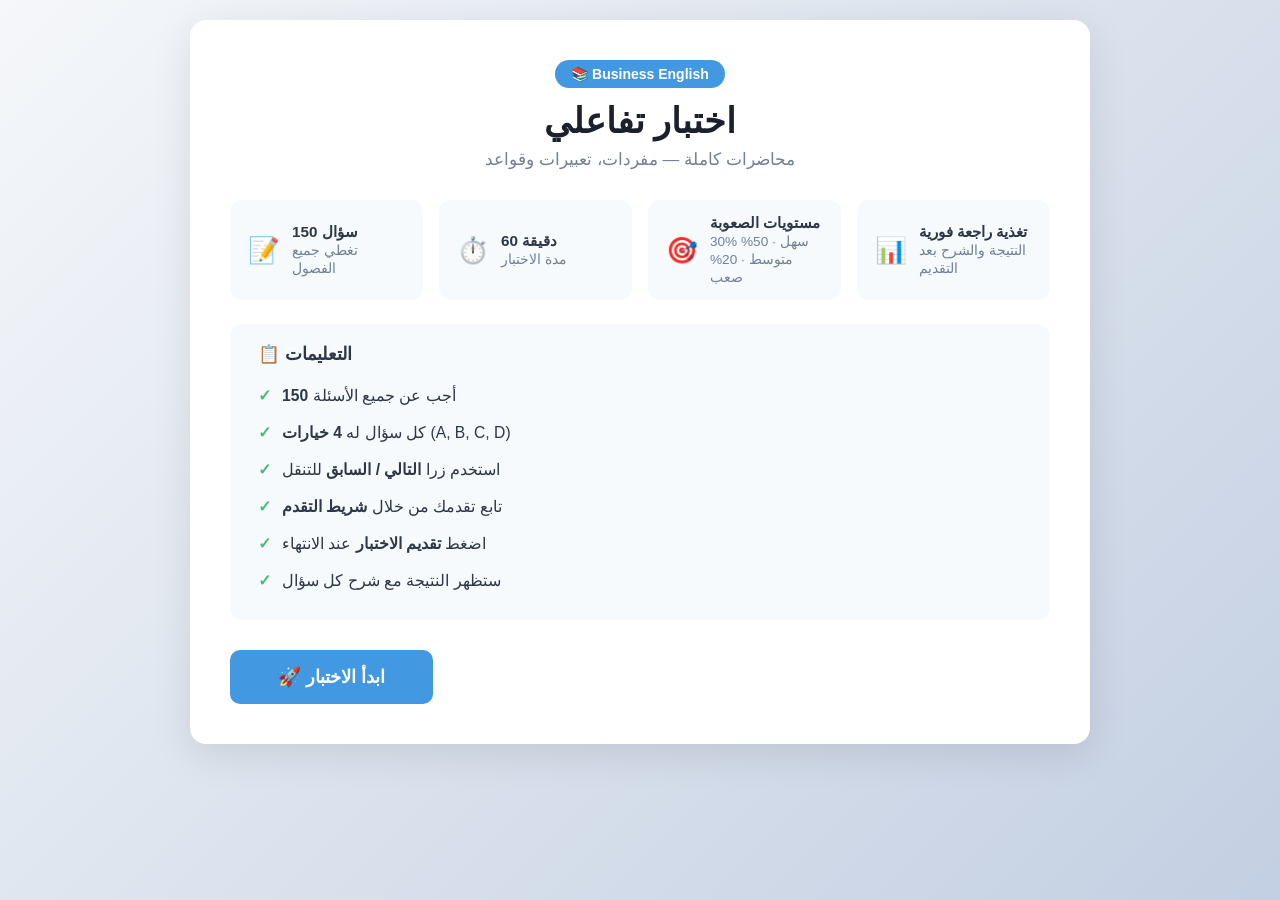
==== index.html @ 3f862867 "Update index.html" ====
<!DOCTYPE html>
<html lang="ar">
<head>
    <meta charset="UTF-8" />
    <meta name="viewport" content="width=device-width, initial-scale=1.0" />
    <title>Business English Exam</title>
    <link rel="stylesheet" href="style.css" />
</head>
<body>

    <!-- ===== صفحة التعليمات ===== -->
    <div id="page-instructions" class="page active">
        <div class="container">
            <div class="card">
                <div class="exam-header">
                    <span class="badge">📚 Business English</span>
                    <h1>اختبار تفاعلي</h1>
                    <p class="subtitle">محاضرات كاملة — مفردات، تعبيرات وقواعد</p>
                </div>

                <div class="info-grid">
                    <div class="info-item">
                        <span class="icon">📝</span>
                        <div><strong>150 سؤال</strong><span>تغطي جميع الفصول</span></div>
                    </div>
                    <div class="info-item">
                        <span class="icon">⏱️</span>
                        <div><strong>60 دقيقة</strong><span>مدة الاختبار</span></div>
                    </div>
                    <div class="info-item">
                        <span class="icon">🎯</span>
                        <div><strong>مستويات الصعوبة</strong><span>30% سهل · 50% متوسط · 20% صعب</span></div>
                    </div>
                    <div class="info-item">
                        <span class="icon">📊</span>
                        <div><strong>تغذية راجعة فورية</strong><span>النتيجة والشرح بعد التقديم</span></div>
                    </div>
                </div>

                <div class="instructions-list">
                    <h3>📋 التعليمات</h3>
                    <ul>
                        <li>أجب عن جميع الأسئلة <strong>150</strong></li>
                        <li>كل سؤال له <strong>4 خيارات</strong> (A, B, C, D)</li>
                        <li>استخدم زرا <strong>التالي / السابق</strong> للتنقل</li>
                        <li>تابع تقدمك من خلال <strong>شريط التقدم</strong></li>
                        <li>اضغط <strong>تقديم الاختبار</strong> عند الانتهاء</li>
                        <li>ستظهر النتيجة مع شرح كل سؤال</li>
                    </ul>
                </div>

                <button id="btn-start" class="btn btn-primary btn-large">🚀 ابدأ الاختبار</button>
            </div>
        </div>
    </div>

    <!-- ===== صفحة الاختبار ===== -->
    <div id="page-exam" class="page">
        <div class="container">
            <div class="exam-header-bar">
                <div class="header-left">
                    <span class="exam-title">📚 Business English Exam</span>
                </div>
                <div class="header-right">
                    <span class="question-counter" id="q-counter">1 / 150</span>
                    <span class="timer" id="timer">⏱️ 60:00</span>
                </div>
            </div>

            <div class="progress-container">
                <div class="progress-bar" id="progress-bar" style="width: 0%;"></div>
            </div>

            <div class="card question-card">
                <div class="question-header">
                    <span class="question-number" id="q-number">سؤال 1</span>
                    <span class="difficulty-badge" id="diff-badge">سهل</span>
                </div>
                <p class="question-text" id="q-text">جاري تحميل السؤال...</p>

                <div class="options-container" id="options-container"></div>

                <div class="explanation-box" id="explanation-box" style="display: none;">
                    <h4>💡 الشرح</h4>
                    <p id="explanation-text"></p>
                </div>

                <div class="navigation-buttons">
                    <button id="btn-prev" class="btn btn-secondary">◀ السابق</button>
                    <button id="btn-submit" class="btn btn-success">📤 تقديم الاختبار</button>
                    <button id="btn-next" class="btn btn-secondary">التالي ▶</button>
                </div>
            </div>
        </div>
    </div>

    <!-- ===== صفحة النتائج ===== -->
    <div id="page-results" class="page">
        <div class="container">
            <div class="card results-card">
                <div class="results-header">
                    <h1>📊 النتائج</h1>
                    <div class="score-circle">
                        <span class="score-number" id="score-number">0%</span>
                    </div>
                </div>

                <div class="results-stats">
                    <div class="stat-item correct">
                        <span class="stat-value" id="correct-count">0</span>
                        <span class="stat-label">✅ صحيح</span>
                    </div>
                    <div class="stat-item wrong">
                        <span class="stat-value" id="wrong-count">0</span>
                        <span class="stat-label">❌ خطأ</span>
                    </div>
                    <div class="stat-item total">
                        <span class="stat-value" id="total-count">150</span>
                        <span class="stat-label">📝 الإجمالي</span>
                    </div>
                </div>

                <button id="btn-restart" class="btn btn-primary">🔄 إعادة الاختبار</button>
                <button id="btn-review" class="btn btn-secondary">📖 مراجعة الإجابات</button>
            </div>

            <div id="review-section" style="display: none; margin-top: 30px;">
                <h2 style="color: #1a202c;">📖 مراجعة الإجابات</h2>
                <div id="review-container"></div>
            </div>
        </div>
    </div>

    <script src="questions.js"></script>
    <script src="script.js"></script>
</body>
</html>
---- style.css ----
/* ===== Reset & Base ===== */
* {
    margin: 0;
    padding: 0;
    box-sizing: border-box;
}

body {
    font-family: -apple-system, BlinkMacSystemFont, 'Segoe UI', Roboto, 'Helvetica Neue', Arial, sans-serif;
    background: linear-gradient(135deg, #f5f7fa 0%, #c3cfe2 100%);
    min-height: 100vh;
    padding: 20px;
    color: #2d3748;
}

.container {
    max-width: 900px;
    margin: 0 auto;
}

/* ===== Pages ===== */
.page {
    display: none;
    animation: fadeIn 0.5s ease;
}
.page.active {
    display: block;
}

@keyframes fadeIn {
    from { opacity: 0; transform: translateY(20px); }
    to { opacity: 1; transform: translateY(0); }
}

/* ===== Cards ===== */
.card {
    background: white;
    border-radius: 16px;
    padding: 40px;
    box-shadow: 0 10px 40px rgba(0, 0, 0, 0.1);
    transition: box-shadow 0.3s ease;
}
.card:hover {
    box-shadow: 0 15px 50px rgba(0, 0, 0, 0.15);
}

/* ===== Buttons ===== */
.btn {
    display: inline-flex;
    align-items: center;
    justify-content: center;
    gap: 8px;
    padding: 12px 28px;
    border: none;
    border-radius: 10px;
    font-size: 1rem;
    font-weight: 600;
    cursor: pointer;
    transition: all 0.25s ease;
}
.btn-primary {
    background: #4299e1;
    color: white;
}
.btn-primary:hover {
    background: #3182ce;
    transform: translateY(-2px);
    box-shadow: 0 6px 20px rgba(66, 153, 225, 0.35);
}
.btn-secondary {
    background: #edf2f7;
    color: #2d3748;
}
.btn-secondary:hover {
    background: #e2e8f0;
}
.btn-success {
    background: #48bb78;
    color: white;
}
.btn-success:hover {
    background: #38a169;
    transform: translateY(-2px);
    box-shadow: 0 6px 20px rgba(72, 187, 120, 0.35);
}
.btn-large {
    padding: 16px 48px;
    font-size: 1.15rem;
}
.btn:disabled {
    opacity: 0.5;
    cursor: not-allowed;
    transform: none !important;
}

/* ===== Instructions Page ===== */
.exam-header {
    text-align: center;
    margin-bottom: 30px;
}
.badge {
    display: inline-block;
    background: #4299e1;
    color: white;
    padding: 6px 16px;
    border-radius: 20px;
    font-size: 14px;
    font-weight: 600;
}
.exam-header h1 {
    font-size: 2.2rem;
    margin: 12px 0 8px;
    color: #1a202c;
}
.subtitle {
    color: #718096;
    font-size: 1.05rem;
}

.info-grid {
    display: grid;
    grid-template-columns: repeat(auto-fit, minmax(180px, 1fr));
    gap: 16px;
    margin: 24px 0;
}
.info-item {
    display: flex;
    align-items: center;
    gap: 12px;
    background: #f7fafc;
    padding: 14px 18px;
    border-radius: 12px;
}
.info-item .icon {
    font-size: 1.6rem;
}
.info-item strong {
    display: block;
    font-size: 0.95rem;
}
.info-item span {
    font-size: 0.85rem;
    color: #718096;
}

.instructions-list {
    background: #f7fafc;
    border-radius: 12px;
    padding: 20px 28px;
    margin: 20px 0 30px;
}
.instructions-list h3 {
    margin-bottom: 12px;
    font-size: 1.1rem;
}
.instructions-list ul {
    list-style: none;
    padding: 0;
}
.instructions-list ul li {
    padding: 6px 0;
    padding-left: 24px;
    position: relative;
    font-size: 0.98rem;
    line-height: 1.6;
}
.instructions-list ul li::before {
    content: "✓";
    position: absolute;
    left: 0;
    color: #48bb78;
    font-weight: bold;
}

/* ===== Exam Header ===== */
.exam-header-bar {
    display: flex;
    justify-content: space-between;
    align-items: center;
    flex-wrap: wrap;
    gap: 12px;
    margin-bottom: 16px;
}
.exam-title {
    font-weight: 700;
    font-size: 1.1rem;
    color: #2d3748;
}
.header-right {
    display: flex;
    align-items: center;
    gap: 20px;
}
.question-counter {
    font-weight: 600;
    color: #4a5568;
}
.timer {
    font-weight: 700;
    color: #e53e3e;
    background: #fff5f5;
    padding: 4px 14px;
    border-radius: 8px;
    border: 1px solid #fed7d7;
    font-size: 0.95rem;
}
.timer.warning {
    animation: pulse 1s infinite;
}
@keyframes pulse {
    0%, 100% { opacity: 1; }
    50% { opacity: 0.5; }
}

/* ===== Progress Bar ===== */
.progress-container {
    width: 100%;
    height: 6px;
    background: #e2e8f0;
    border-radius: 4px;
    overflow: hidden;
    margin-bottom: 24px;
}
.progress-bar {
    height: 100%;
    background: linear-gradient(90deg, #4299e1, #48bb78);
    border-radius: 4px;
    transition: width 0.4s ease;
}

/* ===== Question ===== */
.question-header {
    display: flex;
    justify-content: space-between;
    align-items: center;
    margin-bottom: 16px;
    flex-wrap: wrap;
    gap: 8px;
}
.question-number {
    font-weight: 700;
    font-size: 1.05rem;
    color: #4a5568;
}
.difficulty-badge {
    font-size: 0.75rem;
    font-weight: 600;
    padding: 4px 14px;
    border-radius: 20px;
    text-transform: uppercase;
}
.difficulty-badge.easy {
    background: #c6f6d5;
    color: #276749;
}
.difficulty-badge.medium {
    background: #fefcbf;
    color: #975a16;
}
.difficulty-badge.hard {
    background: #fed7d7;
    color: #9b2c2c;
}
.question-text {
    font-size: 1.15rem;
    line-height: 1.7;
    margin-bottom: 24px;
    color: #1a202c;
}

/* ===== Options ===== */
.options-container {
    display: flex;
    flex-direction: column;
    gap: 10px;
    margin-bottom: 24px;
}
.option-item {
    display: flex;
    align-items: center;
    gap: 14px;
    padding: 14px 18px;
    border: 2px solid #e2e8f0;
    border-radius: 10px;
    cursor: pointer;
    transition: all 0.2s ease;
    background: white;
}
.option-item:hover:not(.disabled) {
    border-color: #4299e1;
    background: #ebf8ff;
}
.option-item .letter {
    font-weight: 700;
    color: #4a5568;
    min-width: 28px;
}
.option-item .text {
    font-size: 0.98rem;
    line-height: 1.5;
}
.option-item.selected {
    border-color: #4299e1;
    background: #ebf8ff;
}
.option-item.correct {
    border-color: #48bb78;
    background: #f0fff4;
}
.option-item.correct .letter {
    color: #276749;
}
.option-item.wrong {
    border-color: #fc8181;
    background: #fff5f5;
}
.option-item.wrong .letter {
    color: #9b2c2c;
}
.option-item.disabled {
    cursor: default;
}
.option-item.disabled:hover:not(.correct):not(.wrong) {
    border-color: #e2e8f0;
    background: white;
}

/* ===== Explanation ===== */
.explanation-box {
    background: #ebf8ff;
    border-left: 4px solid #4299e1;
    padding: 16px 20px;
    border-radius: 8px;
    margin-bottom: 20px;
}
.explanation-box h4 {
    color: #2b6cb0;
    margin-bottom: 6px;
    font-size: 0.95rem;
}
.explanation-box p {
    color: #2d3748;
    font-size: 0.95rem;
    line-height: 1.6;
}

/* ===== Navigation ===== */
.navigation-buttons {
    display: flex;
    justify-content: space-between;
    align-items: center;
    flex-wrap: wrap;
    gap: 10px;
}
.navigation-buttons .btn {
    min-width: 120px;
}

/* ===== Results ===== */
.results-card {
    text-align: center;
}
.results-header h1 {
    font-size: 2rem;
    margin-bottom: 20px;
    color: #1a202c;
}
.score-circle {
    width: 140px;
    height: 140px;
    border-radius: 50%;
    background: linear-gradient(135deg, #4299e1, #48bb78);
    display: flex;
    align-items: center;
    justify-content: center;
    margin: 0 auto 24px;
    box-shadow: 0 8px 30px rgba(66, 153, 225, 0.3);
}
.score-number {
    font-size: 2.6rem;
    font-weight: 800;
    color: white;
}
.results-stats {
    display: grid;
    grid-template-columns: repeat(3, 1fr);
    gap: 16px;
    margin: 24px 0 30px;
}
.stat-item {
    background: #f7fafc;
    padding: 16px;
    border-radius: 12px;
}
.stat-item .stat-value {
    display: block;
    font-size: 1.8rem;
    font-weight: 700;
}
.stat-item .stat-label {
    font-size: 0.9rem;
    color: #718096;
}
.stat-item.correct .stat-value {
    color: #48bb78;
}
.stat-item.wrong .stat-value {
    color: #fc8181;
}
.stat-item.total .stat-value {
    color: #4299e1;
}
.results-card .btn {
    margin: 6px;
}

/* ===== Review ===== */
#review-section {
    margin-top: 30px;
}
#review-section h2 {
    font-size: 1.5rem;
    margin-bottom: 20px;
    color: #1a202c;
}
.review-item {
    background: white;
    border-radius: 12px;
    padding: 20px 24px;
    margin-bottom: 16px;
    box-shadow: 0 2px 10px rgba(0, 0, 0, 0.06);
    border-left: 4px solid #e2e8f0;
}
.review-item.correct-review {
    border-left-color: #48bb78;
}
.review-item.wrong-review {
    border-left-color: #fc8181;
}
.review-item .review-q {
    font-weight: 600;
    margin-bottom: 8px;
}
.review-item .review-answer {
    font-size: 0.95rem;
    color: #4a5568;
}
.review-item .review-answer .correct-answer {
    color: #276749;
    font-weight: 600;
}
.review-item .review-answer .wrong-answer {
    color: #9b2c2c;
    font-weight: 600;
}
.review-item .review-explanation {
    margin-top: 8px;
    font-size: 0.92rem;
    color: #4a5568;
    background: #f7fafc;
    padding: 10px 14px;
    border-radius: 6px;
}

/* ===== Responsive ===== */
@media (max-width: 768px) {
    .card {
        padding: 24px 20px;
    }
    .exam-header h1 {
        font-size: 1.6rem;
    }
    .info-grid {
        grid-template-columns: 1fr 1fr;
    }
    .results-stats {
        grid-template-columns: 1fr 1fr 1fr;
        gap: 10px;
    }
    .stat-item .stat-value {
        font-size: 1.4rem;
    }
    .navigation-buttons {
        flex-direction: column;
        align-items: stretch;
    }
    .navigation-buttons .btn {
        min-width: auto;
        width: 100%;
    }
    .exam-header-bar {
        flex-direction: column;
        align-items: flex-start;
    }
    .header-right {
        width: 100%;
        justify-content: space-between;
    }
    .score-circle {
        width: 110px;
        height: 110px;
    }
    .score-number {
        font-size: 2rem;
    }
}
@media (max-width: 480px) {
    .info-grid {
        grid-template-columns: 1fr;
    }
    .question-text {
        font-size: 1rem;
    }
    .option-item {
        padding: 10px 14px;
    }
    .results-stats {
        grid-template-columns: 1fr;
        gap: 8px;
    }
}
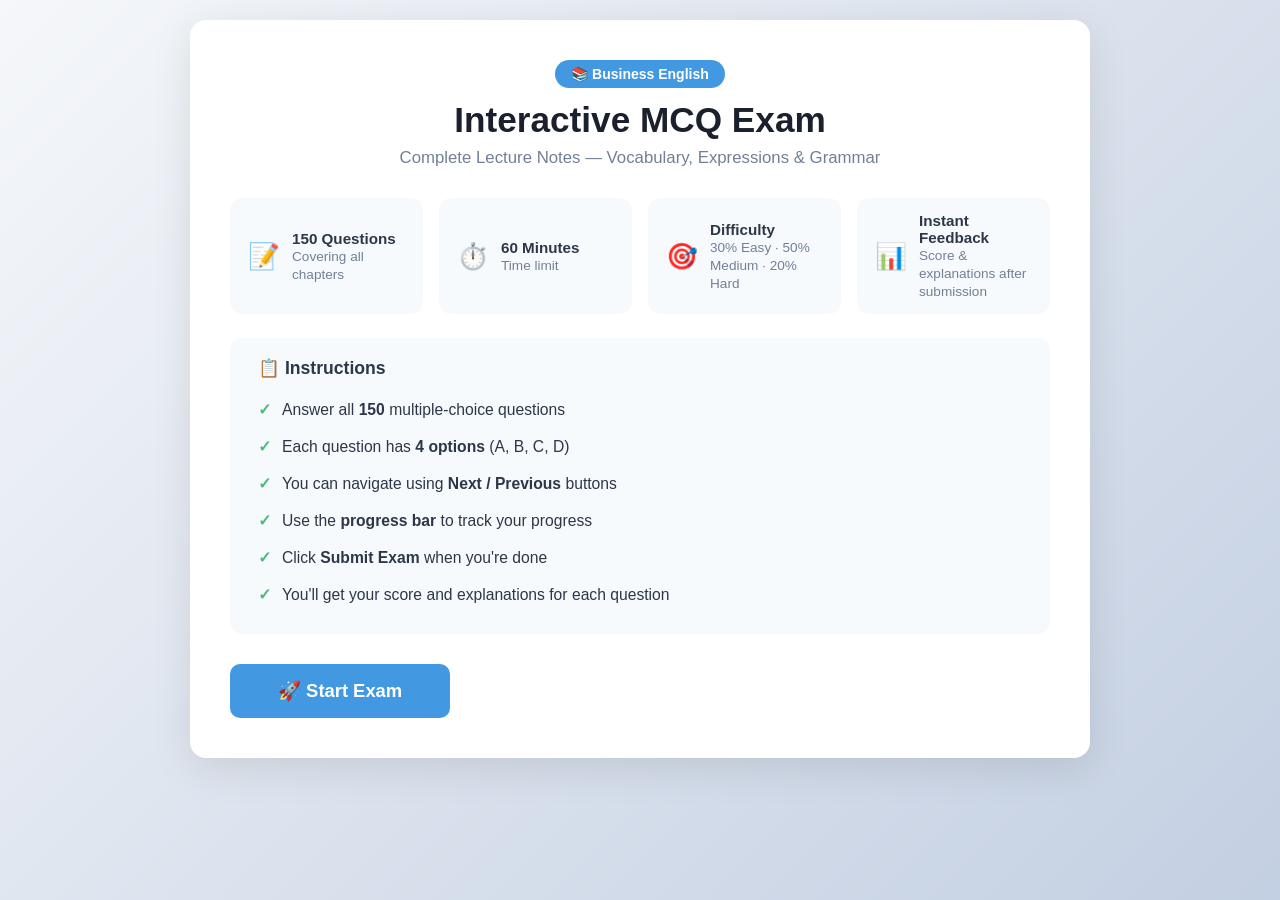
==== commit e28198e9: "Update index.html" ====
--- a/index.html
+++ b/index.html
@@ -14,42 +14,42 @@
             <div class="card">
                 <div class="exam-header">
                     <span class="badge">📚 Business English</span>
-                    <h1>اختبار تفاعلي</h1>
-                    <p class="subtitle">محاضرات كاملة — مفردات، تعبيرات وقواعد</p>
+                    <h1>Interactive MCQ Exam</h1>
+                    <p class="subtitle">Complete Lecture Notes — Vocabulary, Expressions & Grammar</p>
                 </div>
 
                 <div class="info-grid">
                     <div class="info-item">
                         <span class="icon">📝</span>
-                        <div><strong>150 سؤال</strong><span>تغطي جميع الفصول</span></div>
+                        <div><strong>150 Questions</strong><span>Covering all chapters</span></div>
                     </div>
                     <div class="info-item">
                         <span class="icon">⏱️</span>
-                        <div><strong>60 دقيقة</strong><span>مدة الاختبار</span></div>
+                        <div><strong>60 Minutes</strong><span>Time limit</span></div>
                     </div>
                     <div class="info-item">
                         <span class="icon">🎯</span>
-                        <div><strong>مستويات الصعوبة</strong><span>30% سهل · 50% متوسط · 20% صعب</span></div>
+                        <div><strong>Difficulty</strong><span>30% Easy · 50% Medium · 20% Hard</span></div>
                     </div>
                     <div class="info-item">
                         <span class="icon">📊</span>
-                        <div><strong>تغذية راجعة فورية</strong><span>النتيجة والشرح بعد التقديم</span></div>
+                        <div><strong>Instant Feedback</strong><span>Score & explanations after submission</span></div>
                     </div>
                 </div>
 
                 <div class="instructions-list">
-                    <h3>📋 التعليمات</h3>
+                    <h3>📋 Instructions</h3>
                     <ul>
-                        <li>أجب عن جميع الأسئلة <strong>150</strong></li>
-                        <li>كل سؤال له <strong>4 خيارات</strong> (A, B, C, D)</li>
-                        <li>استخدم زرا <strong>التالي / السابق</strong> للتنقل</li>
-                        <li>تابع تقدمك من خلال <strong>شريط التقدم</strong></li>
-                        <li>اضغط <strong>تقديم الاختبار</strong> عند الانتهاء</li>
-                        <li>ستظهر النتيجة مع شرح كل سؤال</li>
+                        <li>Answer all <strong>150</strong> multiple-choice questions</li>
+                        <li>Each question has <strong>4 options</strong> (A, B, C, D)</li>
+                        <li>You can navigate using <strong>Next / Previous</strong> buttons</li>
+                        <li>Use the <strong>progress bar</strong> to track your progress</li>
+                        <li>Click <strong>Submit Exam</strong> when you're done</li>
+                        <li>You'll get your score and explanations for each question</li>
                     </ul>
                 </div>
 
-                <button id="btn-start" class="btn btn-primary btn-large">🚀 ابدأ الاختبار</button>
+                <button id="btn-start" class="btn btn-primary btn-large">🚀 Start Exam</button>
             </div>
         </div>
     </div>
@@ -73,22 +73,22 @@
 
             <div class="card question-card">
                 <div class="question-header">
-                    <span class="question-number" id="q-number">سؤال 1</span>
-                    <span class="difficulty-badge" id="diff-badge">سهل</span>
+                    <span class="question-number" id="q-number">Question 1</span>
+                    <span class="difficulty-badge" id="diff-badge">Easy</span>
                 </div>
-                <p class="question-text" id="q-text">جاري تحميل السؤال...</p>
+                <p class="question-text" id="q-text">Loading question...</p>
 
                 <div class="options-container" id="options-container"></div>
 
                 <div class="explanation-box" id="explanation-box" style="display: none;">
-                    <h4>💡 الشرح</h4>
+                    <h4>💡 Explanation</h4>
                     <p id="explanation-text"></p>
                 </div>
 
                 <div class="navigation-buttons">
-                    <button id="btn-prev" class="btn btn-secondary">◀ السابق</button>
-                    <button id="btn-submit" class="btn btn-success">📤 تقديم الاختبار</button>
-                    <button id="btn-next" class="btn btn-secondary">التالي ▶</button>
+                    <button id="btn-prev" class="btn btn-secondary">◀ Previous</button>
+                    <button id="btn-submit" class="btn btn-success">📤 Submit Exam</button>
+                    <button id="btn-next" class="btn btn-secondary">Next ▶</button>
                 </div>
             </div>
         </div>
@@ -99,7 +99,7 @@
         <div class="container">
             <div class="card results-card">
                 <div class="results-header">
-                    <h1>📊 النتائج</h1>
+                    <h1>📊 Exam Results</h1>
                     <div class="score-circle">
                         <span class="score-number" id="score-number">0%</span>
                     </div>
@@ -108,24 +108,24 @@
                 <div class="results-stats">
                     <div class="stat-item correct">
                         <span class="stat-value" id="correct-count">0</span>
-                        <span class="stat-label">✅ صحيح</span>
+                        <span class="stat-label">✅ Correct</span>
                     </div>
                     <div class="stat-item wrong">
                         <span class="stat-value" id="wrong-count">0</span>
-                        <span class="stat-label">❌ خطأ</span>
+                        <span class="stat-label">❌ Wrong</span>
                     </div>
                     <div class="stat-item total">
                         <span class="stat-value" id="total-count">150</span>
-                        <span class="stat-label">📝 الإجمالي</span>
+                        <span class="stat-label">📝 Total</span>
                     </div>
                 </div>
 
-                <button id="btn-restart" class="btn btn-primary">🔄 إعادة الاختبار</button>
-                <button id="btn-review" class="btn btn-secondary">📖 مراجعة الإجابات</button>
+                <button id="btn-restart" class="btn btn-primary">🔄 Restart Exam</button>
+                <button id="btn-review" class="btn btn-secondary">📖 Review Answers</button>
             </div>
 
             <div id="review-section" style="display: none; margin-top: 30px;">
-                <h2 style="color: #1a202c;">📖 مراجعة الإجابات</h2>
+                <h2 style="color: #1a202c;">📖 Answer Review</h2>
                 <div id="review-container"></div>
             </div>
         </div>
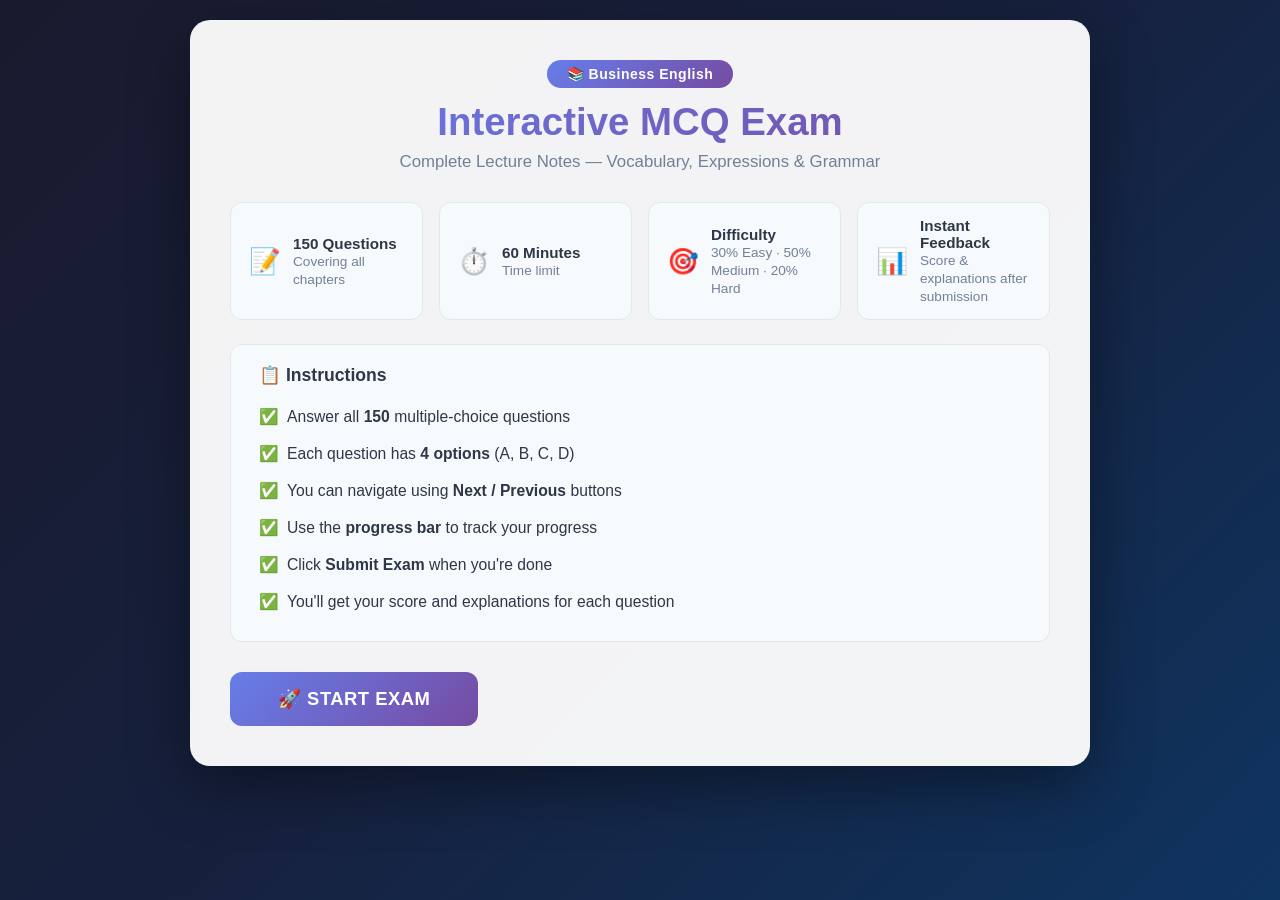
==== commit 4991faff: "Update index.html" ====
--- a/index.html
+++ b/index.html
@@ -1,14 +1,18 @@
 <!DOCTYPE html>
-<html lang="ar">
+<html lang="en">
 <head>
     <meta charset="UTF-8" />
     <meta name="viewport" content="width=device-width, initial-scale=1.0" />
+    <!-- منع الـ Cache -->
+    <meta http-equiv="Cache-Control" content="no-cache, no-store, must-revalidate" />
+    <meta http-equiv="Pragma" content="no-cache" />
+    <meta http-equiv="Expires" content="0" />
     <title>Business English Exam</title>
-    <link rel="stylesheet" href="style.css" />
+    <link rel="stylesheet" href="style.css?v=3" />
 </head>
 <body>
 
-    <!-- ===== صفحة التعليمات ===== -->
+    <!-- ===== PAGE: INSTRUCTIONS ===== -->
     <div id="page-instructions" class="page active">
         <div class="container">
             <div class="card">
@@ -54,7 +58,7 @@
         </div>
     </div>
 
-    <!-- ===== صفحة الاختبار ===== -->
+    <!-- ===== PAGE: EXAM ===== -->
     <div id="page-exam" class="page">
         <div class="container">
             <div class="exam-header-bar">
@@ -94,7 +98,7 @@
         </div>
     </div>
 
-    <!-- ===== صفحة النتائج ===== -->
+    <!-- ===== PAGE: RESULTS ===== -->
     <div id="page-results" class="page">
         <div class="container">
             <div class="card results-card">
@@ -125,13 +129,14 @@
             </div>
 
             <div id="review-section" style="display: none; margin-top: 30px;">
-                <h2 style="color: #1a202c;">📖 Answer Review</h2>
+                <h2 style="color: white;">📖 Answer Review</h2>
                 <div id="review-container"></div>
             </div>
         </div>
     </div>
 
-    <script src="questions.js"></script>
-    <script src="script.js"></script>
+    <!-- تحميل الملفات مع Versioning عشان منع الـ Cache -->
+    <script src="questions.js?v=3"></script>
+    <script src="script.js?v=3"></script>
 </body>
 </html>
--- a/style.css
+++ b/style.css
@@ -7,10 +7,11 @@
 
 body {
     font-family: -apple-system, BlinkMacSystemFont, 'Segoe UI', Roboto, 'Helvetica Neue', Arial, sans-serif;
-    background: linear-gradient(135deg, #f5f7fa 0%, #c3cfe2 100%);
+    /* خلفية متدرجة جميلة */
+    background: linear-gradient(135deg, #1a1a2e 0%, #16213e 50%, #0f3460 100%);
     min-height: 100vh;
     padding: 20px;
-    color: #2d3748;
+    color: #e2e8f0;
 }
 
 .container {
@@ -28,20 +29,22 @@
 }
 
 @keyframes fadeIn {
-    from { opacity: 0; transform: translateY(20px); }
+    from { opacity: 0; transform: translateY(30px); }
     to { opacity: 1; transform: translateY(0); }
 }
 
 /* ===== Cards ===== */
 .card {
-    background: white;
-    border-radius: 16px;
+    background: rgba(255, 255, 255, 0.95);
+    backdrop-filter: blur(10px);
+    border-radius: 20px;
     padding: 40px;
-    box-shadow: 0 10px 40px rgba(0, 0, 0, 0.1);
+    box-shadow: 0 20px 60px rgba(0, 0, 0, 0.4);
     transition: box-shadow 0.3s ease;
+    color: #1a202c;
 }
 .card:hover {
-    box-shadow: 0 15px 50px rgba(0, 0, 0, 0.15);
+    box-shadow: 0 25px 70px rgba(0, 0, 0, 0.5);
 }
 
 /* ===== Buttons ===== */
@@ -52,20 +55,21 @@
     gap: 8px;
     padding: 12px 28px;
     border: none;
-    border-radius: 10px;
+    border-radius: 12px;
     font-size: 1rem;
     font-weight: 600;
     cursor: pointer;
-    transition: all 0.25s ease;
+    transition: all 0.3s ease;
+    text-transform: uppercase;
+    letter-spacing: 0.5px;
 }
 .btn-primary {
-    background: #4299e1;
+    background: linear-gradient(135deg, #667eea 0%, #764ba2 100%);
     color: white;
 }
 .btn-primary:hover {
-    background: #3182ce;
-    transform: translateY(-2px);
-    box-shadow: 0 6px 20px rgba(66, 153, 225, 0.35);
+    transform: translateY(-3px);
+    box-shadow: 0 8px 25px rgba(102, 126, 234, 0.4);
 }
 .btn-secondary {
     background: #edf2f7;
@@ -73,15 +77,23 @@
 }
 .btn-secondary:hover {
     background: #e2e8f0;
+    transform: translateY(-2px);
 }
 .btn-success {
-    background: #48bb78;
+    background: linear-gradient(135deg, #48bb78 0%, #38a169 100%);
     color: white;
 }
 .btn-success:hover {
-    background: #38a169;
-    transform: translateY(-2px);
-    box-shadow: 0 6px 20px rgba(72, 187, 120, 0.35);
+    transform: translateY(-3px);
+    box-shadow: 0 8px 25px rgba(72, 187, 120, 0.4);
+}
+.btn-danger {
+    background: linear-gradient(135deg, #fc8181 0%, #e53e3e 100%);
+    color: white;
+}
+.btn-danger:hover {
+    transform: translateY(-3px);
+    box-shadow: 0 8px 25px rgba(229, 62, 62, 0.4);
 }
 .btn-large {
     padding: 16px 48px;
@@ -100,17 +112,21 @@
 }
 .badge {
     display: inline-block;
-    background: #4299e1;
-    color: white;
-    padding: 6px 16px;
+    background: linear-gradient(135deg, #667eea 0%, #764ba2 100%);
+    color: white;
+    padding: 6px 20px;
     border-radius: 20px;
     font-size: 14px;
     font-weight: 600;
+    letter-spacing: 0.5px;
 }
 .exam-header h1 {
-    font-size: 2.2rem;
+    font-size: 2.4rem;
     margin: 12px 0 8px;
-    color: #1a202c;
+    background: linear-gradient(135deg, #667eea 0%, #764ba2 100%);
+    -webkit-background-clip: text;
+    -webkit-text-fill-color: transparent;
+    background-clip: text;
 }
 .subtitle {
     color: #718096;
@@ -130,6 +146,7 @@
     background: #f7fafc;
     padding: 14px 18px;
     border-radius: 12px;
+    border: 1px solid #e2e8f0;
 }
 .info-item .icon {
     font-size: 1.6rem;
@@ -137,6 +154,7 @@
 .info-item strong {
     display: block;
     font-size: 0.95rem;
+    color: #2d3748;
 }
 .info-item span {
     font-size: 0.85rem;
@@ -148,10 +166,12 @@
     border-radius: 12px;
     padding: 20px 28px;
     margin: 20px 0 30px;
+    border: 1px solid #e2e8f0;
 }
 .instructions-list h3 {
     margin-bottom: 12px;
     font-size: 1.1rem;
+    color: #2d3748;
 }
 .instructions-list ul {
     list-style: none;
@@ -159,13 +179,14 @@
 }
 .instructions-list ul li {
     padding: 6px 0;
-    padding-left: 24px;
+    padding-left: 28px;
     position: relative;
     font-size: 0.98rem;
     line-height: 1.6;
+    color: #2d3748;
 }
 .instructions-list ul li::before {
-    content: "✓";
+    content: "✅";
     position: absolute;
     left: 0;
     color: #48bb78;
@@ -184,7 +205,8 @@
 .exam-title {
     font-weight: 700;
     font-size: 1.1rem;
-    color: #2d3748;
+    color: white;
+    text-shadow: 0 2px 4px rgba(0,0,0,0.2);
 }
 .header-right {
     display: flex;
@@ -193,39 +215,46 @@
 }
 .question-counter {
     font-weight: 600;
-    color: #4a5568;
+    color: white;
+    background: rgba(255,255,255,0.15);
+    padding: 6px 16px;
+    border-radius: 8px;
+    backdrop-filter: blur(5px);
 }
 .timer {
     font-weight: 700;
-    color: #e53e3e;
-    background: #fff5f5;
-    padding: 4px 14px;
+    color: #fff;
+    background: rgba(229, 62, 62, 0.3);
+    padding: 6px 16px;
     border-radius: 8px;
-    border: 1px solid #fed7d7;
+    border: 1px solid rgba(229, 62, 62, 0.3);
     font-size: 0.95rem;
+    backdrop-filter: blur(5px);
 }
 .timer.warning {
+    background: rgba(229, 62, 62, 0.6);
     animation: pulse 1s infinite;
+    border-color: #fc8181;
 }
 @keyframes pulse {
     0%, 100% { opacity: 1; }
-    50% { opacity: 0.5; }
+    50% { opacity: 0.6; }
 }
 
 /* ===== Progress Bar ===== */
 .progress-container {
     width: 100%;
-    height: 6px;
-    background: #e2e8f0;
+    height: 8px;
+    background: rgba(255, 255, 255, 0.2);
     border-radius: 4px;
     overflow: hidden;
     margin-bottom: 24px;
 }
 .progress-bar {
     height: 100%;
-    background: linear-gradient(90deg, #4299e1, #48bb78);
+    background: linear-gradient(90deg, #667eea 0%, #764ba2 100%);
     border-radius: 4px;
-    transition: width 0.4s ease;
+    transition: width 0.5s ease;
 }
 
 /* ===== Question ===== */
@@ -245,9 +274,10 @@
 .difficulty-badge {
     font-size: 0.75rem;
     font-weight: 600;
-    padding: 4px 14px;
+    padding: 4px 16px;
     border-radius: 20px;
     text-transform: uppercase;
+    letter-spacing: 0.5px;
 }
 .difficulty-badge.easy {
     background: #c6f6d5;
@@ -262,76 +292,131 @@
     color: #9b2c2c;
 }
 .question-text {
-    font-size: 1.15rem;
-    line-height: 1.7;
+    font-size: 1.2rem;
+    line-height: 1.8;
     margin-bottom: 24px;
     color: #1a202c;
+    font-weight: 500;
 }
 
 /* ===== Options ===== */
 .options-container {
     display: flex;
     flex-direction: column;
-    gap: 10px;
+    gap: 12px;
     margin-bottom: 24px;
 }
 .option-item {
     display: flex;
     align-items: center;
-    gap: 14px;
-    padding: 14px 18px;
+    gap: 16px;
+    padding: 16px 20px;
     border: 2px solid #e2e8f0;
-    border-radius: 10px;
+    border-radius: 12px;
     cursor: pointer;
-    transition: all 0.2s ease;
+    transition: all 0.3s ease;
     background: white;
-}
-.option-item:hover:not(.disabled) {
-    border-color: #4299e1;
-    background: #ebf8ff;
+    position: relative;
+}
+.option-item:hover:not(.disabled):not(.correct):not(.wrong) {
+    border-color: #667eea;
+    background: #f0f4ff;
+    transform: translateX(6px);
+    box-shadow: 0 4px 15px rgba(102, 126, 234, 0.15);
 }
 .option-item .letter {
     font-weight: 700;
     color: #4a5568;
-    min-width: 28px;
+    min-width: 30px;
+    font-size: 1rem;
 }
 .option-item .text {
-    font-size: 0.98rem;
+    font-size: 1rem;
     line-height: 1.5;
-}
+    color: #2d3748;
+}
+
+/* ===== SELECTED (المستخدم اختارها) ===== */
 .option-item.selected {
-    border-color: #4299e1;
-    background: #ebf8ff;
-}
+    border-color: #667eea;
+    background: #ebf4ff;
+}
+.option-item.selected .letter {
+    color: #667eea;
+}
+
+/* ===== CORRECT (الإجابة الصحيحة) ===== */
 .option-item.correct {
     border-color: #48bb78;
     background: #f0fff4;
+    box-shadow: 0 0 0 3px rgba(72, 187, 120, 0.2);
 }
 .option-item.correct .letter {
     color: #276749;
 }
+.option-item.correct::after {
+    content: "✅";
+    position: absolute;
+    right: 16px;
+    font-size: 1.2rem;
+}
+
+/* ===== WRONG (الإجابة الغلط) ===== */
 .option-item.wrong {
     border-color: #fc8181;
     background: #fff5f5;
+    box-shadow: 0 0 0 3px rgba(252, 129, 129, 0.2);
 }
 .option-item.wrong .letter {
     color: #9b2c2c;
 }
+.option-item.wrong::after {
+    content: "❌";
+    position: absolute;
+    right: 16px;
+    font-size: 1.2rem;
+}
+
+/* ===== SHOW CORRECT (عرض الإجابة الصحيحة جنب الغلط) ===== */
+.option-item.show-correct {
+    border-color: #48bb78;
+    background: #f0fff4;
+    box-shadow: 0 0 0 3px rgba(72, 187, 120, 0.2);
+}
+.option-item.show-correct .letter {
+    color: #276749;
+}
+.option-item.show-correct::after {
+    content: "✅ (الصحيح)";
+    position: absolute;
+    right: 16px;
+    font-size: 0.8rem;
+    font-weight: 600;
+    color: #276749;
+}
+
 .option-item.disabled {
     cursor: default;
 }
-.option-item.disabled:hover:not(.correct):not(.wrong) {
+.option-item.disabled:hover:not(.correct):not(.wrong):not(.show-correct) {
+    transform: none;
     border-color: #e2e8f0;
     background: white;
-}
-
-/* ===== Explanation ===== */
+    box-shadow: none;
+}
+
+/* ===== Explanation Box ===== */
 .explanation-box {
-    background: #ebf8ff;
-    border-left: 4px solid #4299e1;
-    padding: 16px 20px;
-    border-radius: 8px;
+    background: linear-gradient(135deg, #ebf8ff 0%, #e0edff 100%);
+    border-left: 5px solid #667eea;
+    padding: 18px 22px;
+    border-radius: 12px;
     margin-bottom: 20px;
+    animation: slideDown 0.4s ease;
+}
+@keyframes slideDown {
+    from { opacity: 0; transform: translateY(-10px); }
+    to { opacity: 1; transform: translateY(0); }
 }
 .explanation-box h4 {
     color: #2b6cb0;
@@ -359,6 +444,7 @@
 /* ===== Results ===== */
 .results-card {
     text-align: center;
+    background: rgba(255, 255, 255, 0.98);
 }
 .results-header h1 {
     font-size: 2rem;
@@ -366,18 +452,18 @@
     color: #1a202c;
 }
 .score-circle {
-    width: 140px;
-    height: 140px;
+    width: 160px;
+    height: 160px;
     border-radius: 50%;
-    background: linear-gradient(135deg, #4299e1, #48bb78);
+    background: linear-gradient(135deg, #667eea 0%, #764ba2 100%);
     display: flex;
     align-items: center;
     justify-content: center;
     margin: 0 auto 24px;
-    box-shadow: 0 8px 30px rgba(66, 153, 225, 0.3);
+    box-shadow: 0 10px 40px rgba(102, 126, 234, 0.4);
 }
 .score-number {
-    font-size: 2.6rem;
+    font-size: 3rem;
     font-weight: 800;
     color: white;
 }
@@ -391,10 +477,11 @@
     background: #f7fafc;
     padding: 16px;
     border-radius: 12px;
+    border: 1px solid #e2e8f0;
 }
 .stat-item .stat-value {
     display: block;
-    font-size: 1.8rem;
+    font-size: 2rem;
     font-weight: 700;
 }
 .stat-item .stat-label {
@@ -408,7 +495,7 @@
     color: #fc8181;
 }
 .stat-item.total .stat-value {
-    color: #4299e1;
+    color: #667eea;
 }
 .results-card .btn {
     margin: 6px;
@@ -421,15 +508,16 @@
 #review-section h2 {
     font-size: 1.5rem;
     margin-bottom: 20px;
-    color: #1a202c;
+    color: white;
+    text-shadow: 0 2px 4px rgba(0,0,0,0.2);
 }
 .review-item {
-    background: white;
+    background: rgba(255, 255, 255, 0.95);
     border-radius: 12px;
     padding: 20px 24px;
     margin-bottom: 16px;
-    box-shadow: 0 2px 10px rgba(0, 0, 0, 0.06);
-    border-left: 4px solid #e2e8f0;
+    box-shadow: 0 4px 20px rgba(0, 0, 0, 0.1);
+    border-left: 5px solid #e2e8f0;
 }
 .review-item.correct-review {
     border-left-color: #48bb78;
@@ -440,6 +528,7 @@
 .review-item .review-q {
     font-weight: 600;
     margin-bottom: 8px;
+    color: #1a202c;
 }
 .review-item .review-answer {
     font-size: 0.95rem;
@@ -464,58 +553,29 @@
 
 /* ===== Responsive ===== */
 @media (max-width: 768px) {
-    .card {
-        padding: 24px 20px;
+    .card { padding: 24px 18px; }
+    .exam-header h1 { font-size: 1.6rem; }
+    .info-grid { grid-template-columns: 1fr 1fr; }
+    .results-stats { grid-template-columns: 1fr 1fr 1fr; gap: 10px; }
+    .stat-item .stat-value { font-size: 1.4rem; }
+    .navigation-buttons { flex-direction: column; align-items: stretch; }
+    .navigation-buttons .btn { min-width: auto; width: 100%; }
+    .exam-header-bar { flex-direction: column; align-items: flex-start; }
+    .header-right { width: 100%; justify-content: space-between; }
+    .score-circle { width: 120px; height: 120px; }
+    .score-number { font-size: 2.2rem; }
+    .option-item { padding: 12px 16px; }
+}
+
+@media (max-width: 480px) {
+    .info-grid { grid-template-columns: 1fr; }
+    .question-text { font-size: 1rem; }
+    .option-item { padding: 10px 14px; }
+    .results-stats { grid-template-columns: 1fr; gap: 8px; }
+    .option-item.correct::after,
+    .option-item.wrong::after,
+    .option-item.show-correct::after {
+        content: "";
+        display: none;
     }
-    .exam-header h1 {
-        font-size: 1.6rem;
-    }
-    .info-grid {
-        grid-template-columns: 1fr 1fr;
-    }
-    .results-stats {
-        grid-template-columns: 1fr 1fr 1fr;
-        gap: 10px;
-    }
-    .stat-item .stat-value {
-        font-size: 1.4rem;
-    }
-    .navigation-buttons {
-        flex-direction: column;
-        align-items: stretch;
-    }
-    .navigation-buttons .btn {
-        min-width: auto;
-        width: 100%;
-    }
-    .exam-header-bar {
-        flex-direction: column;
-        align-items: flex-start;
-    }
-    .header-right {
-        width: 100%;
-        justify-content: space-between;
-    }
-    .score-circle {
-        width: 110px;
-        height: 110px;
-    }
-    .score-number {
-        font-size: 2rem;
-    }
-}
-@media (max-width: 480px) {
-    .info-grid {
-        grid-template-columns: 1fr;
-    }
-    .question-text {
-        font-size: 1rem;
-    }
-    .option-item {
-        padding: 10px 14px;
-    }
-    .results-stats {
-        grid-template-columns: 1fr;
-        gap: 8px;
-    }
-}
+}
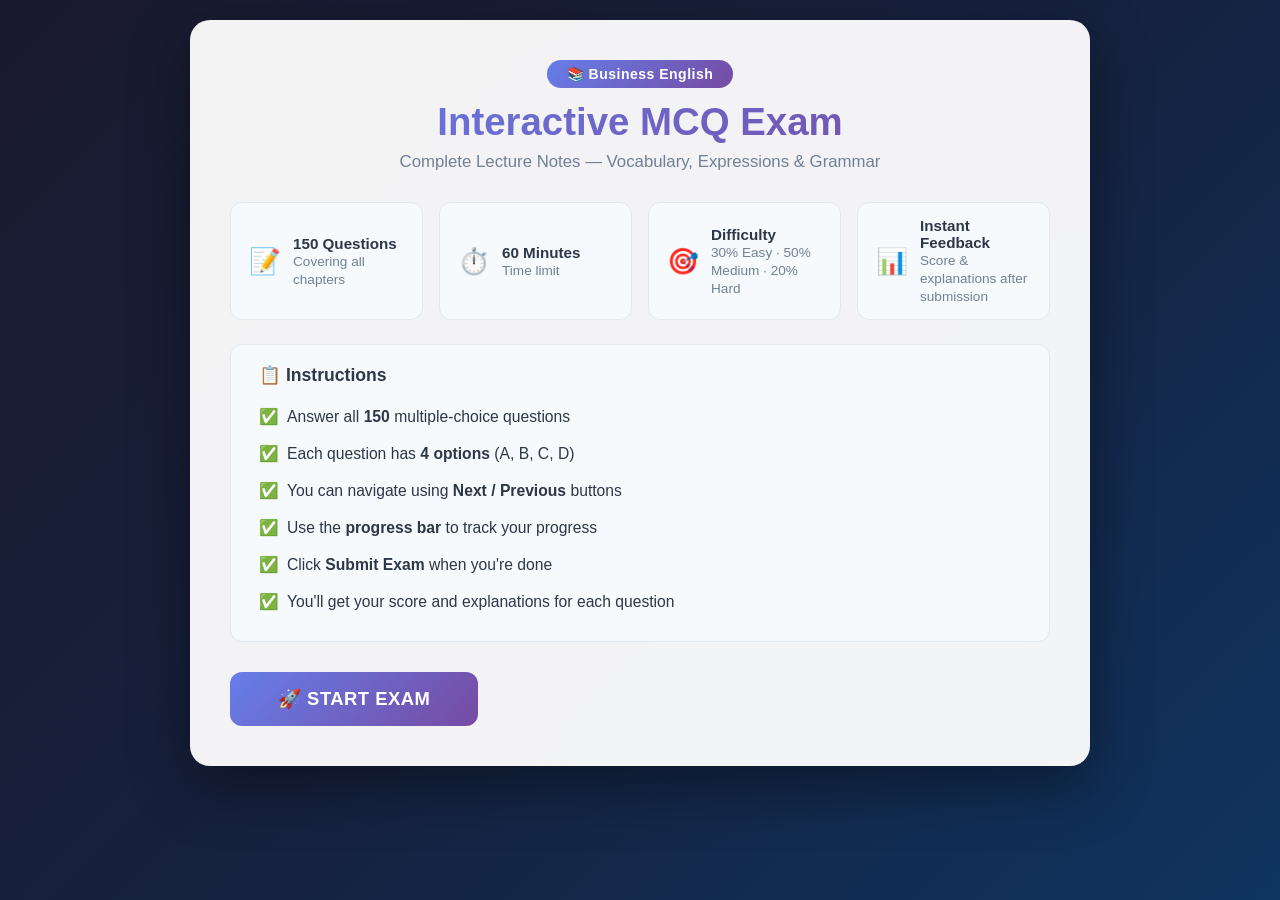
==== commit 1269efc1: "Update index.html" ====
--- a/index.html
+++ b/index.html
@@ -3,12 +3,8 @@
 <head>
     <meta charset="UTF-8" />
     <meta name="viewport" content="width=device-width, initial-scale=1.0" />
-    <!-- منع الـ Cache -->
-    <meta http-equiv="Cache-Control" content="no-cache, no-store, must-revalidate" />
-    <meta http-equiv="Pragma" content="no-cache" />
-    <meta http-equiv="Expires" content="0" />
     <title>Business English Exam</title>
-    <link rel="stylesheet" href="style.css?v=3" />
+    <link rel="stylesheet" href="style.css" />
 </head>
 <body>
 
@@ -53,7 +49,10 @@
                     </ul>
                 </div>
 
-                <button id="btn-start" class="btn btn-primary btn-large">🚀 Start Exam</button>
+                <!-- ✅ هنا الزر مع onclick مباشر -->
+                <button id="btn-start" class="btn btn-primary btn-large" onclick="startExam()">
+                    🚀 Start Exam
+                </button>
             </div>
         </div>
     </div>
@@ -135,8 +134,8 @@
         </div>
     </div>
 
-    <!-- تحميل الملفات مع Versioning عشان منع الـ Cache -->
-    <script src="questions.js?v=3"></script>
-    <script src="script.js?v=3"></script>
+    <!-- تحميل الملفات -->
+    <script src="questions.js"></script>
+    <script src="script.js"></script>
 </body>
 </html>
--- a/style.css
+++ b/style.css
@@ -7,7 +7,6 @@
 
 body {
     font-family: -apple-system, BlinkMacSystemFont, 'Segoe UI', Roboto, 'Helvetica Neue', Arial, sans-serif;
-    /* خلفية متدرجة جميلة */
     background: linear-gradient(135deg, #1a1a2e 0%, #16213e 50%, #0f3460 100%);
     min-height: 100vh;
     padding: 20px;
@@ -87,14 +86,6 @@
     transform: translateY(-3px);
     box-shadow: 0 8px 25px rgba(72, 187, 120, 0.4);
 }
-.btn-danger {
-    background: linear-gradient(135deg, #fc8181 0%, #e53e3e 100%);
-    color: white;
-}
-.btn-danger:hover {
-    transform: translateY(-3px);
-    box-shadow: 0 8px 25px rgba(229, 62, 62, 0.4);
-}
 .btn-large {
     padding: 16px 48px;
     font-size: 1.15rem;
@@ -190,7 +181,6 @@
     position: absolute;
     left: 0;
     color: #48bb78;
-    font-weight: bold;
 }
 
 /* ===== Exam Header ===== */
@@ -336,7 +326,7 @@
     color: #2d3748;
 }
 
-/* ===== SELECTED (المستخدم اختارها) ===== */
+/* ===== SELECTED ===== */
 .option-item.selected {
     border-color: #667eea;
     background: #ebf4ff;
@@ -345,7 +335,7 @@
     color: #667eea;
 }
 
-/* ===== CORRECT (الإجابة الصحيحة) ===== */
+/* ===== CORRECT ===== */
 .option-item.correct {
     border-color: #48bb78;
     background: #f0fff4;
@@ -361,7 +351,7 @@
     font-size: 1.2rem;
 }
 
-/* ===== WRONG (الإجابة الغلط) ===== */
+/* ===== WRONG ===== */
 .option-item.wrong {
     border-color: #fc8181;
     background: #fff5f5;
@@ -377,7 +367,7 @@
     font-size: 1.2rem;
 }
 
-/* ===== SHOW CORRECT (عرض الإجابة الصحيحة جنب الغلط) ===== */
+/* ===== SHOW CORRECT ===== */
 .option-item.show-correct {
     border-color: #48bb78;
     background: #f0fff4;
@@ -565,13 +555,6 @@
     .score-circle { width: 120px; height: 120px; }
     .score-number { font-size: 2.2rem; }
     .option-item { padding: 12px 16px; }
-}
-
-@media (max-width: 480px) {
-    .info-grid { grid-template-columns: 1fr; }
-    .question-text { font-size: 1rem; }
-    .option-item { padding: 10px 14px; }
-    .results-stats { grid-template-columns: 1fr; gap: 8px; }
     .option-item.correct::after,
     .option-item.wrong::after,
     .option-item.show-correct::after {
@@ -579,3 +562,10 @@
         display: none;
     }
 }
+
+@media (max-width: 480px) {
+    .info-grid { grid-template-columns: 1fr; }
+    .question-text { font-size: 1rem; }
+    .option-item { padding: 10px 14px; }
+    .results-stats { grid-template-columns: 1fr; gap: 8px; }
+}
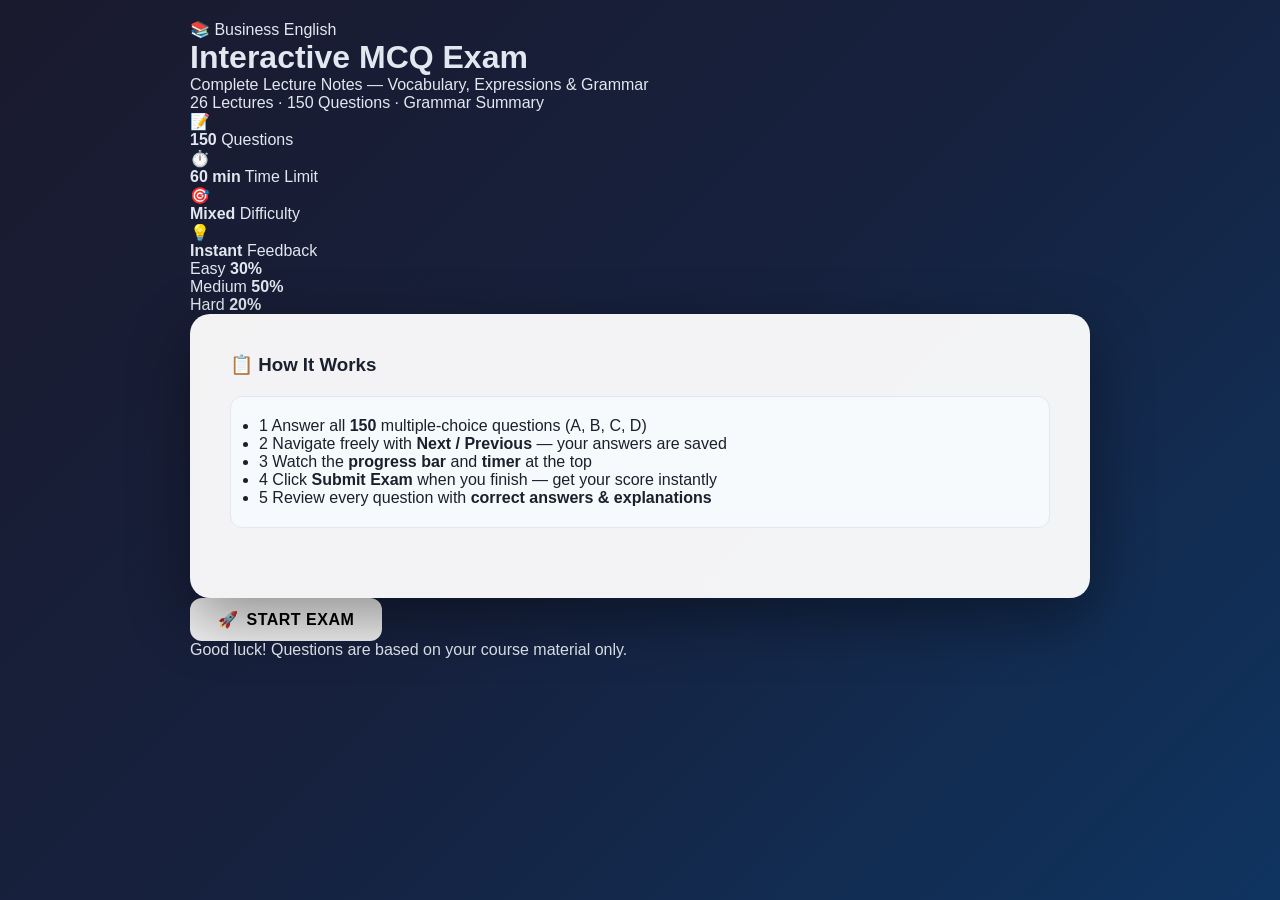
==== commit 5bd072fd: "Update index.html" ====
--- a/index.html
+++ b/index.html
@@ -1,141 +1,255 @@
 <!DOCTYPE html>
 <html lang="en">
 <head>
-    <meta charset="UTF-8" />
-    <meta name="viewport" content="width=device-width, initial-scale=1.0" />
-    <title>Business English Exam</title>
-    <link rel="stylesheet" href="style.css" />
+  <meta charset="UTF-8" />
+  <meta name="viewport" content="width=device-width, initial-scale=1.0" />
+  <meta http-equiv="Cache-Control" content="no-cache, no-store, must-revalidate" />
+  <meta http-equiv="Pragma" content="no-cache" />
+  <meta http-equiv="Expires" content="0" />
+  <meta name="description" content="Business English Interactive MCQ Exam — 150 questions covering vocabulary, expressions, and grammar from all 26 lectures." />
+
+  <title>Business English Exam</title>
+
+  <!-- Google Fonts -->
+  <link rel="preconnect" href="https://fonts.googleapis.com" />
+  <link rel="preconnect" href="https://fonts.gstatic.com" crossorigin />
+  <link href="https://fonts.googleapis.com/css2?family=Inter:wght@400;500;600;700;800&family=Playfair+Display:wght@700&display=swap" rel="stylesheet" />
+
+  <!-- Favicon -->
+  <link rel="icon" href="data:image/svg+xml,<svg xmlns='http://www.w3.org/2000/svg' viewBox='0 0 100 100'><text y='.9em' font-size='90'>📚</text></svg>" />
+
+  <link rel="stylesheet" href="style.css?v=5" />
 </head>
 <body>
 
-    <!-- ===== PAGE: INSTRUCTIONS ===== -->
-    <div id="page-instructions" class="page active">
-        <div class="container">
-            <div class="card">
-                <div class="exam-header">
-                    <span class="badge">📚 Business English</span>
-                    <h1>Interactive MCQ Exam</h1>
-                    <p class="subtitle">Complete Lecture Notes — Vocabulary, Expressions & Grammar</p>
-                </div>
-
-                <div class="info-grid">
-                    <div class="info-item">
-                        <span class="icon">📝</span>
-                        <div><strong>150 Questions</strong><span>Covering all chapters</span></div>
-                    </div>
-                    <div class="info-item">
-                        <span class="icon">⏱️</span>
-                        <div><strong>60 Minutes</strong><span>Time limit</span></div>
-                    </div>
-                    <div class="info-item">
-                        <span class="icon">🎯</span>
-                        <div><strong>Difficulty</strong><span>30% Easy · 50% Medium · 20% Hard</span></div>
-                    </div>
-                    <div class="info-item">
-                        <span class="icon">📊</span>
-                        <div><strong>Instant Feedback</strong><span>Score & explanations after submission</span></div>
-                    </div>
-                </div>
-
-                <div class="instructions-list">
-                    <h3>📋 Instructions</h3>
-                    <ul>
-                        <li>Answer all <strong>150</strong> multiple-choice questions</li>
-                        <li>Each question has <strong>4 options</strong> (A, B, C, D)</li>
-                        <li>You can navigate using <strong>Next / Previous</strong> buttons</li>
-                        <li>Use the <strong>progress bar</strong> to track your progress</li>
-                        <li>Click <strong>Submit Exam</strong> when you're done</li>
-                        <li>You'll get your score and explanations for each question</li>
-                    </ul>
-                </div>
-
-                <!-- ✅ هنا الزر مع onclick مباشر -->
-                <button id="btn-start" class="btn btn-primary btn-large" onclick="startExam()">
-                    🚀 Start Exam
-                </button>
-            </div>
-        </div>
+  <!-- ════════════════════════════════════════
+       PAGE 1 — INSTRUCTIONS / LANDING
+  ════════════════════════════════════════ -->
+  <div id="page-instructions" class="page active">
+    <div class="container">
+
+      <!-- Hero -->
+      <div class="hero">
+        <div class="hero-badge">📚 Business English</div>
+        <h1 class="hero-title">Interactive MCQ Exam</h1>
+        <p class="hero-subtitle">
+          Complete Lecture Notes — Vocabulary, Expressions &amp; Grammar<br />
+          <span class="hero-meta">26 Lectures · 150 Questions · Grammar Summary</span>
+        </p>
+      </div>
+
+      <!-- Stats row -->
+      <div class="stats-row">
+        <div class="stat-card">
+          <div class="stat-icon">📝</div>
+          <div class="stat-info">
+            <strong>150</strong>
+            <span>Questions</span>
+          </div>
+        </div>
+        <div class="stat-card">
+          <div class="stat-icon">⏱️</div>
+          <div class="stat-info">
+            <strong>60 min</strong>
+            <span>Time Limit</span>
+          </div>
+        </div>
+        <div class="stat-card">
+          <div class="stat-icon">🎯</div>
+          <div class="stat-info">
+            <strong>Mixed</strong>
+            <span>Difficulty</span>
+          </div>
+        </div>
+        <div class="stat-card">
+          <div class="stat-icon">💡</div>
+          <div class="stat-info">
+            <strong>Instant</strong>
+            <span>Feedback</span>
+          </div>
+        </div>
+      </div>
+
+      <!-- Difficulty breakdown -->
+      <div class="diff-breakdown">
+        <div class="diff-item easy">
+          <span class="diff-dot"></span>
+          <span>Easy</span>
+          <strong>30%</strong>
+        </div>
+        <div class="diff-divider"></div>
+        <div class="diff-item medium">
+          <span class="diff-dot"></span>
+          <span>Medium</span>
+          <strong>50%</strong>
+        </div>
+        <div class="diff-divider"></div>
+        <div class="diff-item hard">
+          <span class="diff-dot"></span>
+          <span>Hard</span>
+          <strong>20%</strong>
+        </div>
+      </div>
+
+      <!-- Instructions card -->
+      <div class="card instructions-card">
+        <h3 class="card-title">📋 How It Works</h3>
+        <ul class="instructions-list">
+          <li>
+            <span class="li-num">1</span>
+            Answer all <strong>150</strong> multiple-choice questions (A, B, C, D)
+          </li>
+          <li>
+            <span class="li-num">2</span>
+            Navigate freely with <strong>Next / Previous</strong> — your answers are saved
+          </li>
+          <li>
+            <span class="li-num">3</span>
+            Watch the <strong>progress bar</strong> and <strong>timer</strong> at the top
+          </li>
+          <li>
+            <span class="li-num">4</span>
+            Click <strong>Submit Exam</strong> when you finish — get your score instantly
+          </li>
+          <li>
+            <span class="li-num">5</span>
+            Review every question with <strong>correct answers &amp; explanations</strong>
+          </li>
+        </ul>
+      </div>
+
+      <!-- CTA -->
+      <button class="btn btn-start" onclick="startExam()">
+        <span>🚀</span> Start Exam
+      </button>
+
+      <p class="start-note">Good luck! Questions are based on your course material only.</p>
+
     </div>
-
-    <!-- ===== PAGE: EXAM ===== -->
-    <div id="page-exam" class="page">
-        <div class="container">
-            <div class="exam-header-bar">
-                <div class="header-left">
-                    <span class="exam-title">📚 Business English Exam</span>
-                </div>
-                <div class="header-right">
-                    <span class="question-counter" id="q-counter">1 / 150</span>
-                    <span class="timer" id="timer">⏱️ 60:00</span>
-                </div>
-            </div>
-
-            <div class="progress-container">
-                <div class="progress-bar" id="progress-bar" style="width: 0%;"></div>
-            </div>
-
-            <div class="card question-card">
-                <div class="question-header">
-                    <span class="question-number" id="q-number">Question 1</span>
-                    <span class="difficulty-badge" id="diff-badge">Easy</span>
-                </div>
-                <p class="question-text" id="q-text">Loading question...</p>
-
-                <div class="options-container" id="options-container"></div>
-
-                <div class="explanation-box" id="explanation-box" style="display: none;">
-                    <h4>💡 Explanation</h4>
-                    <p id="explanation-text"></p>
-                </div>
-
-                <div class="navigation-buttons">
-                    <button id="btn-prev" class="btn btn-secondary">◀ Previous</button>
-                    <button id="btn-submit" class="btn btn-success">📤 Submit Exam</button>
-                    <button id="btn-next" class="btn btn-secondary">Next ▶</button>
-                </div>
-            </div>
-        </div>
+  </div>
+
+
+  <!-- ════════════════════════════════════════
+       PAGE 2 — EXAM
+  ════════════════════════════════════════ -->
+  <div id="page-exam" class="page">
+    <div class="container">
+
+      <!-- Top bar -->
+      <header class="exam-topbar">
+        <div class="topbar-left">
+          <span class="topbar-brand">📚 Business English</span>
+        </div>
+        <div class="topbar-right">
+          <span class="q-counter" id="q-counter">1 / 150</span>
+          <span class="timer" id="timer">⏱️ 60:00</span>
+        </div>
+      </header>
+
+      <!-- Progress bar -->
+      <div class="progress-track" role="progressbar" aria-label="Exam progress">
+        <div class="progress-fill" id="progress-bar" style="width:0%"></div>
+      </div>
+
+      <!-- Question card -->
+      <div class="card question-card">
+
+        <div class="question-meta">
+          <span class="q-label" id="q-number">Question 1</span>
+          <span class="diff-badge" id="diff-badge">Easy</span>
+        </div>
+
+        <p class="q-session" id="q-session"></p>
+        <p class="q-text" id="q-text">Loading...</p>
+
+        <div class="options-grid" id="options-container"></div>
+
+        <!-- Explanation (shown after answer) -->
+        <div class="explanation-box" id="explanation-box" hidden>
+          <div class="explanation-icon">💡</div>
+          <div>
+            <strong>Explanation</strong>
+            <p id="explanation-text"></p>
+          </div>
+        </div>
+
+        <!-- Navigation -->
+        <div class="nav-row">
+          <button id="btn-prev" class="btn btn-ghost">◀ Previous</button>
+          <button id="btn-submit" class="btn btn-danger">📤 Submit Exam</button>
+          <button id="btn-next" class="btn btn-primary-sm">Next ▶</button>
+        </div>
+
+      </div>
+
+      <!-- Question dots navigator -->
+      <div class="dots-nav" id="dots-nav" aria-label="Question navigator"></div>
+
     </div>
-
-    <!-- ===== PAGE: RESULTS ===== -->
-    <div id="page-results" class="page">
-        <div class="container">
-            <div class="card results-card">
-                <div class="results-header">
-                    <h1>📊 Exam Results</h1>
-                    <div class="score-circle">
-                        <span class="score-number" id="score-number">0%</span>
-                    </div>
-                </div>
-
-                <div class="results-stats">
-                    <div class="stat-item correct">
-                        <span class="stat-value" id="correct-count">0</span>
-                        <span class="stat-label">✅ Correct</span>
-                    </div>
-                    <div class="stat-item wrong">
-                        <span class="stat-value" id="wrong-count">0</span>
-                        <span class="stat-label">❌ Wrong</span>
-                    </div>
-                    <div class="stat-item total">
-                        <span class="stat-value" id="total-count">150</span>
-                        <span class="stat-label">📝 Total</span>
-                    </div>
-                </div>
-
-                <button id="btn-restart" class="btn btn-primary">🔄 Restart Exam</button>
-                <button id="btn-review" class="btn btn-secondary">📖 Review Answers</button>
-            </div>
-
-            <div id="review-section" style="display: none; margin-top: 30px;">
-                <h2 style="color: white;">📖 Answer Review</h2>
-                <div id="review-container"></div>
-            </div>
-        </div>
+  </div>
+
+
+  <!-- ════════════════════════════════════════
+       PAGE 3 — RESULTS
+  ════════════════════════════════════════ -->
+  <div id="page-results" class="page">
+    <div class="container">
+
+      <!-- Score hero -->
+      <div class="results-hero">
+        <div class="score-ring">
+          <svg viewBox="0 0 120 120" class="ring-svg">
+            <circle cx="60" cy="60" r="52" class="ring-bg" />
+            <circle cx="60" cy="60" r="52" class="ring-fill" id="ring-fill" />
+          </svg>
+          <div class="score-inner">
+            <span class="score-pct" id="score-number">0%</span>
+            <span class="score-label">Score</span>
+          </div>
+        </div>
+        <h2 class="results-title" id="results-title">Well done!</h2>
+        <p class="results-msg" id="results-msg"></p>
+      </div>
+
+      <!-- Stats -->
+      <div class="results-stats">
+        <div class="rs-card correct">
+          <span class="rs-val" id="correct-count">0</span>
+          <span class="rs-lbl">✅ Correct</span>
+        </div>
+        <div class="rs-card wrong">
+          <span class="rs-val" id="wrong-count">0</span>
+          <span class="rs-lbl">❌ Wrong</span>
+        </div>
+        <div class="rs-card skipped">
+          <span class="rs-val" id="skipped-count">0</span>
+          <span class="rs-lbl">⏭️ Skipped</span>
+        </div>
+        <div class="rs-card total">
+          <span class="rs-val">150</span>
+          <span class="rs-lbl">📝 Total</span>
+        </div>
+      </div>
+
+      <!-- Action buttons -->
+      <div class="results-actions">
+        <button class="btn btn-start" onclick="restartExam()">🔄 Restart Exam</button>
+        <button class="btn btn-outline" onclick="toggleReview()">📖 Review Answers</button>
+      </div>
+
+      <!-- Review section -->
+      <div id="review-section" hidden>
+        <h2 class="review-heading">📖 Answer Review</h2>
+        <div id="review-container"></div>
+      </div>
+
     </div>
-
-    <!-- تحميل الملفات -->
-    <script src="questions.js"></script>
-    <script src="script.js"></script>
+  </div>
+
+
+  <!-- Scripts -->
+  <script src="questions.js?v=5"></script>
+  <script src="script.js?v=5"></script>
+
 </body>
 </html>
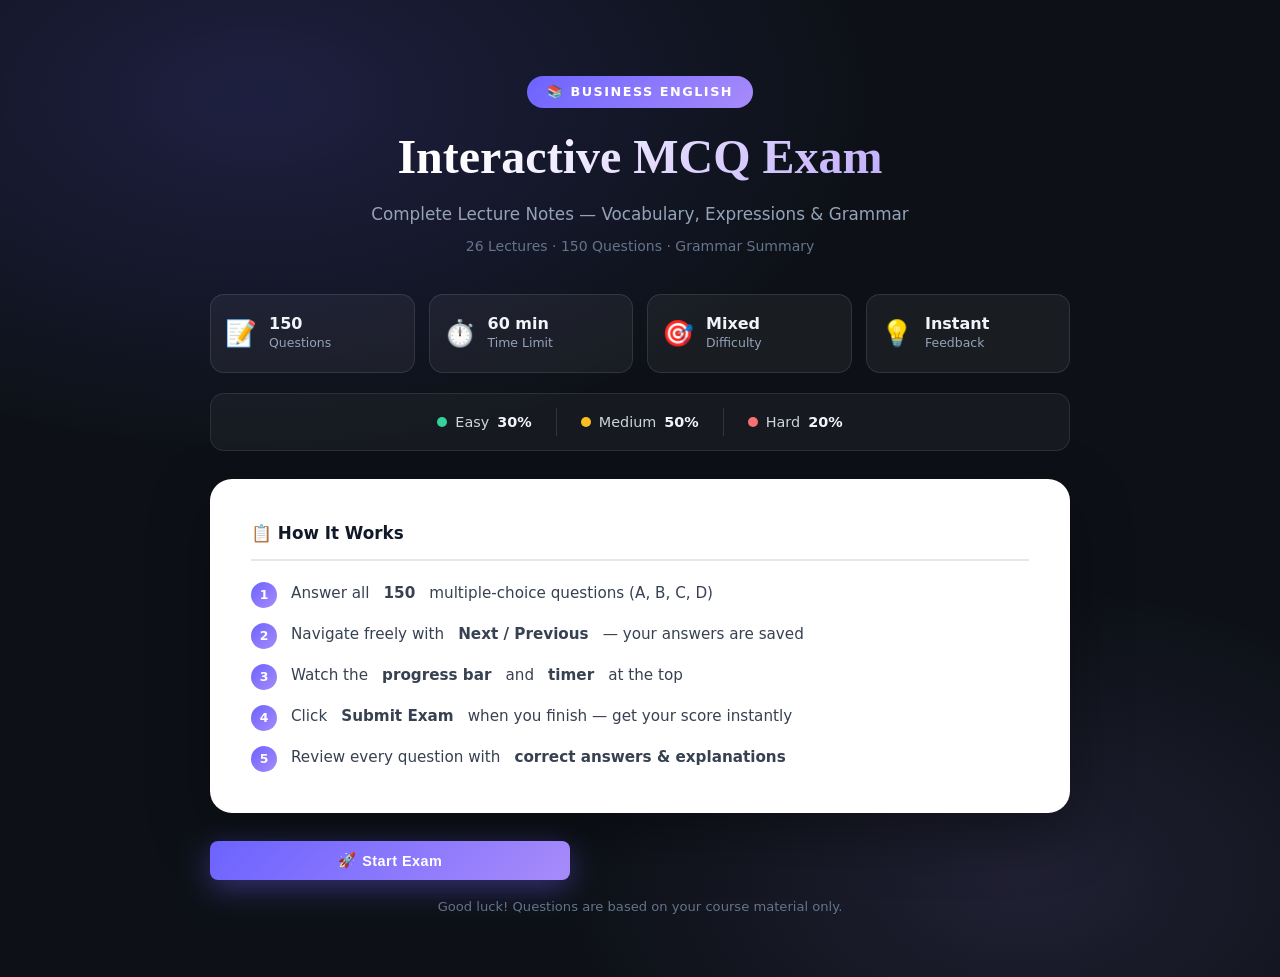
==== commit e5ed1c00: "Update index.html" ====
--- a/index.html
+++ b/index.html
@@ -248,8 +248,8 @@
 
 
   <!-- Scripts -->
-  <script src="questions.js?v=5"></script>
-  <script src="script.js?v=5"></script>
+ <script src="questions.js?v=6"></script>
+<script src="script.js?v=6"></script>
 
 </body>
 </html>
--- a/style.css
+++ b/style.css
@@ -1,571 +1,839 @@
-/* ===== Reset & Base ===== */
-* {
-    margin: 0;
-    padding: 0;
-    box-sizing: border-box;
-}
+/* ============================================================
+   Business English Exam — Professional Stylesheet v5
+   Font: Inter (body) + Playfair Display (hero title)
+   ============================================================ */
+
+/* ─── Reset ─────────────────────────────────────────────── */
+*, *::before, *::after {
+  margin: 0;
+  padding: 0;
+  box-sizing: border-box;
+}
+
+/* ─── Design Tokens ─────────────────────────────────────── */
+:root {
+  --bg-1:       #0d1117;
+  --bg-2:       #161b27;
+  --bg-3:       #1c2438;
+
+  --accent:     #6c63ff;
+  --accent-2:   #a78bfa;
+  --accent-grd: linear-gradient(135deg, #6c63ff 0%, #a78bfa 100%);
+
+  --green:      #34d399;
+  --green-bg:   #d1fae5;
+  --green-dark: #065f46;
+
+  --red:        #f87171;
+  --red-bg:     #fee2e2;
+  --red-dark:   #991b1b;
+
+  --amber:      #fbbf24;
+  --amber-bg:   #fef3c7;
+  --amber-dark: #92400e;
+
+  --card-bg:    #ffffff;
+  --card-border:#e5e7eb;
+
+  --text-1:     #111827;
+  --text-2:     #374151;
+  --text-3:     #6b7280;
+
+  --radius-sm:  8px;
+  --radius-md:  14px;
+  --radius-lg:  22px;
+  --radius-xl:  32px;
+
+  --shadow-sm:  0 2px 8px rgba(0,0,0,.12);
+  --shadow-md:  0 8px 30px rgba(0,0,0,.18);
+  --shadow-lg:  0 20px 60px rgba(0,0,0,.35);
+
+  --transition: .25s cubic-bezier(.4,0,.2,1);
+}
+
+/* ─── Base ───────────────────────────────────────────────── */
+html { scroll-behavior: smooth; }
 
 body {
-    font-family: -apple-system, BlinkMacSystemFont, 'Segoe UI', Roboto, 'Helvetica Neue', Arial, sans-serif;
-    background: linear-gradient(135deg, #1a1a2e 0%, #16213e 50%, #0f3460 100%);
-    min-height: 100vh;
-    padding: 20px;
-    color: #e2e8f0;
+  font-family: 'Inter', system-ui, -apple-system, sans-serif;
+  background: var(--bg-1);
+  background-image:
+    radial-gradient(ellipse 80% 60% at 20% 10%, rgba(108,99,255,.18) 0%, transparent 60%),
+    radial-gradient(ellipse 60% 50% at 80% 90%, rgba(167,139,250,.12) 0%, transparent 60%);
+  min-height: 100vh;
+  padding: 28px 16px 60px;
+  color: #e2e8f0;
+  line-height: 1.6;
 }
 
 .container {
-    max-width: 900px;
-    margin: 0 auto;
-}
-
-/* ===== Pages ===== */
-.page {
-    display: none;
-    animation: fadeIn 0.5s ease;
-}
+  max-width: 860px;
+  margin: 0 auto;
+}
+
+/* ─── Pages ──────────────────────────────────────────────── */
+.page { display: none; }
 .page.active {
-    display: block;
-}
-
-@keyframes fadeIn {
-    from { opacity: 0; transform: translateY(30px); }
-    to { opacity: 1; transform: translateY(0); }
-}
-
-/* ===== Cards ===== */
+  display: block;
+  animation: fadeUp .45s var(--transition) both;
+}
+@keyframes fadeUp {
+  from { opacity: 0; transform: translateY(28px); }
+  to   { opacity: 1; transform: translateY(0); }
+}
+
+/* ─── Cards ──────────────────────────────────────────────── */
 .card {
-    background: rgba(255, 255, 255, 0.95);
-    backdrop-filter: blur(10px);
-    border-radius: 20px;
-    padding: 40px;
-    box-shadow: 0 20px 60px rgba(0, 0, 0, 0.4);
-    transition: box-shadow 0.3s ease;
-    color: #1a202c;
-}
-.card:hover {
-    box-shadow: 0 25px 70px rgba(0, 0, 0, 0.5);
-}
-
-/* ===== Buttons ===== */
+  background: var(--card-bg);
+  border-radius: var(--radius-lg);
+  padding: 40px;
+  box-shadow: var(--shadow-lg);
+  color: var(--text-1);
+  border: 1px solid rgba(255,255,255,.06);
+}
+
+/* ════════════════════════════════════════════════════════════
+   PAGE 1 — INSTRUCTIONS
+════════════════════════════════════════════════════════════ */
+
+/* Hero */
+.hero {
+  text-align: center;
+  padding: 48px 0 36px;
+}
+.hero-badge {
+  display: inline-block;
+  background: var(--accent-grd);
+  color: #fff;
+  font-size: .8rem;
+  font-weight: 700;
+  letter-spacing: 1.5px;
+  text-transform: uppercase;
+  padding: 6px 20px;
+  border-radius: 99px;
+  margin-bottom: 20px;
+}
+.hero-title {
+  font-family: 'Playfair Display', Georgia, serif;
+  font-size: clamp(2rem, 5vw, 3rem);
+  font-weight: 700;
+  background: linear-gradient(135deg, #fff 30%, var(--accent-2) 100%);
+  -webkit-background-clip: text;
+  -webkit-text-fill-color: transparent;
+  background-clip: text;
+  line-height: 1.2;
+  margin-bottom: 14px;
+}
+.hero-subtitle {
+  font-size: 1.05rem;
+  color: #94a3b8;
+  line-height: 1.7;
+}
+.hero-meta {
+  font-size: .875rem;
+  color: #64748b;
+  display: block;
+  margin-top: 6px;
+}
+
+/* Stats row */
+.stats-row {
+  display: grid;
+  grid-template-columns: repeat(4, 1fr);
+  gap: 14px;
+  margin: 0 0 20px;
+}
+.stat-card {
+  background: rgba(255,255,255,.05);
+  border: 1px solid rgba(255,255,255,.1);
+  border-radius: var(--radius-md);
+  padding: 18px 14px;
+  display: flex;
+  align-items: center;
+  gap: 12px;
+  backdrop-filter: blur(8px);
+  transition: background var(--transition);
+}
+.stat-card:hover { background: rgba(255,255,255,.09); }
+.stat-icon { font-size: 1.6rem; flex-shrink: 0; }
+.stat-info { display: flex; flex-direction: column; }
+.stat-info strong {
+  font-size: 1rem;
+  font-weight: 700;
+  color: #f1f5f9;
+  line-height: 1.2;
+}
+.stat-info span { font-size: .78rem; color: #94a3b8; }
+
+/* Difficulty breakdown */
+.diff-breakdown {
+  display: flex;
+  align-items: center;
+  justify-content: center;
+  gap: 0;
+  background: rgba(255,255,255,.04);
+  border: 1px solid rgba(255,255,255,.09);
+  border-radius: var(--radius-md);
+  padding: 14px 28px;
+  margin-bottom: 28px;
+  backdrop-filter: blur(8px);
+}
+.diff-item {
+  display: flex;
+  align-items: center;
+  gap: 8px;
+  padding: 0 24px;
+  font-size: .9rem;
+  color: #cbd5e1;
+}
+.diff-item strong { color: #f1f5f9; font-weight: 700; }
+.diff-dot {
+  width: 10px; height: 10px;
+  border-radius: 50%;
+  flex-shrink: 0;
+}
+.diff-item.easy   .diff-dot { background: var(--green); }
+.diff-item.medium .diff-dot { background: var(--amber); }
+.diff-item.hard   .diff-dot { background: var(--red); }
+.diff-divider {
+  width: 1px; height: 28px;
+  background: rgba(255,255,255,.12);
+}
+
+/* Instructions card */
+.instructions-card {
+  margin-bottom: 28px;
+}
+.card-title {
+  font-size: 1.05rem;
+  font-weight: 700;
+  color: var(--text-1);
+  margin-bottom: 20px;
+  padding-bottom: 12px;
+  border-bottom: 2px solid var(--card-border);
+}
+.instructions-list {
+  list-style: none;
+  display: flex;
+  flex-direction: column;
+  gap: 14px;
+}
+.instructions-list li {
+  display: flex;
+  align-items: flex-start;
+  gap: 14px;
+  font-size: .95rem;
+  color: var(--text-2);
+  line-height: 1.6;
+}
+.li-num {
+  flex-shrink: 0;
+  width: 26px; height: 26px;
+  border-radius: 50%;
+  background: var(--accent-grd);
+  color: #fff;
+  font-size: .78rem;
+  font-weight: 700;
+  display: flex;
+  align-items: center;
+  justify-content: center;
+  margin-top: 1px;
+}
+
+/* Start button */
+.btn-start {
+  display: flex;
+  align-items: center;
+  justify-content: center;
+  gap: 10px;
+  width: 100%;
+  max-width: 360px;
+  margin: 0 auto 16px;
+  padding: 18px 32px;
+  background: var(--accent-grd);
+  color: #fff;
+  font-family: 'Inter', sans-serif;
+  font-size: 1.05rem;
+  font-weight: 700;
+  letter-spacing: .5px;
+  border: none;
+  border-radius: var(--radius-md);
+  cursor: pointer;
+  box-shadow: 0 8px 30px rgba(108,99,255,.4);
+  transition: transform var(--transition), box-shadow var(--transition);
+}
+.btn-start:hover {
+  transform: translateY(-3px);
+  box-shadow: 0 14px 40px rgba(108,99,255,.55);
+}
+.btn-start:active { transform: translateY(0); }
+
+.start-note {
+  text-align: center;
+  font-size: .82rem;
+  color: #64748b;
+  margin-bottom: 0;
+}
+
+/* ════════════════════════════════════════════════════════════
+   PAGE 2 — EXAM
+════════════════════════════════════════════════════════════ */
+
+/* Top bar */
+.exam-topbar {
+  display: flex;
+  justify-content: space-between;
+  align-items: center;
+  gap: 12px;
+  margin-bottom: 14px;
+  flex-wrap: wrap;
+}
+.topbar-brand {
+  font-weight: 700;
+  font-size: 1rem;
+  color: #f1f5f9;
+  letter-spacing: .2px;
+}
+.topbar-right {
+  display: flex;
+  align-items: center;
+  gap: 12px;
+}
+.q-counter {
+  font-weight: 600;
+  font-size: .9rem;
+  color: #f1f5f9;
+  background: rgba(255,255,255,.1);
+  padding: 6px 14px;
+  border-radius: 8px;
+  border: 1px solid rgba(255,255,255,.12);
+}
+.timer {
+  font-weight: 700;
+  font-size: .9rem;
+  color: #fca5a5;
+  background: rgba(248,113,113,.12);
+  padding: 6px 14px;
+  border-radius: 8px;
+  border: 1px solid rgba(248,113,113,.25);
+  transition: background var(--transition);
+}
+.timer.warning {
+  background: rgba(248,113,113,.35);
+  border-color: var(--red);
+  animation: pulse 1s ease-in-out infinite;
+}
+@keyframes pulse {
+  0%,100% { opacity: 1; }
+  50%      { opacity: .55; }
+}
+
+/* Progress track */
+.progress-track {
+  height: 6px;
+  background: rgba(255,255,255,.1);
+  border-radius: 99px;
+  overflow: hidden;
+  margin-bottom: 22px;
+}
+.progress-fill {
+  height: 100%;
+  background: var(--accent-grd);
+  border-radius: 99px;
+  transition: width .5s ease;
+}
+
+/* Question card */
+.question-card { margin-bottom: 20px; }
+
+.question-meta {
+  display: flex;
+  justify-content: space-between;
+  align-items: center;
+  margin-bottom: 6px;
+}
+.q-label {
+  font-size: .85rem;
+  font-weight: 700;
+  color: var(--text-3);
+  text-transform: uppercase;
+  letter-spacing: .8px;
+}
+.diff-badge {
+  font-size: .7rem;
+  font-weight: 700;
+  padding: 4px 14px;
+  border-radius: 99px;
+  text-transform: uppercase;
+  letter-spacing: .8px;
+}
+.diff-badge.easy   { background: var(--green-bg); color: var(--green-dark); }
+.diff-badge.medium { background: var(--amber-bg); color: var(--amber-dark); }
+.diff-badge.hard   { background: var(--red-bg);   color: var(--red-dark);   }
+
+.q-session {
+  font-size: .78rem;
+  color: var(--accent);
+  font-weight: 600;
+  margin-bottom: 10px;
+  letter-spacing: .3px;
+}
+.q-text {
+  font-size: 1.15rem;
+  font-weight: 500;
+  color: var(--text-1);
+  line-height: 1.75;
+  margin-bottom: 26px;
+}
+
+/* Options */
+.options-grid {
+  display: flex;
+  flex-direction: column;
+  gap: 10px;
+  margin-bottom: 24px;
+}
+.option-item {
+  display: flex;
+  align-items: center;
+  gap: 14px;
+  padding: 15px 20px;
+  border: 2px solid var(--card-border);
+  border-radius: var(--radius-md);
+  background: #fafafa;
+  cursor: pointer;
+  position: relative;
+  transition:
+    border-color var(--transition),
+    background var(--transition),
+    transform var(--transition),
+    box-shadow var(--transition);
+  user-select: none;
+}
+.option-item:hover:not(.disabled) {
+  border-color: var(--accent);
+  background: #f5f3ff;
+  transform: translateX(5px);
+  box-shadow: 0 4px 16px rgba(108,99,255,.14);
+}
+.option-item .letter {
+  min-width: 32px;
+  height: 32px;
+  border-radius: 50%;
+  background: #e5e7eb;
+  display: flex;
+  align-items: center;
+  justify-content: center;
+  font-size: .85rem;
+  font-weight: 700;
+  color: var(--text-2);
+  flex-shrink: 0;
+  transition: background var(--transition), color var(--transition);
+}
+.option-item .text {
+  font-size: .975rem;
+  color: var(--text-2);
+  line-height: 1.5;
+  flex: 1;
+}
+
+/* States */
+.option-item.correct {
+  border-color: #10b981;
+  background: var(--green-bg);
+  box-shadow: 0 0 0 3px rgba(16,185,129,.18);
+}
+.option-item.correct .letter {
+  background: #10b981;
+  color: #fff;
+}
+.option-item.correct::after {
+  content: "✓ Correct";
+  position: absolute;
+  right: 16px;
+  font-size: .75rem;
+  font-weight: 700;
+  color: var(--green-dark);
+  background: #a7f3d0;
+  padding: 2px 10px;
+  border-radius: 99px;
+}
+
+.option-item.wrong {
+  border-color: #ef4444;
+  background: var(--red-bg);
+  box-shadow: 0 0 0 3px rgba(239,68,68,.15);
+}
+.option-item.wrong .letter {
+  background: #ef4444;
+  color: #fff;
+}
+.option-item.wrong::after {
+  content: "✗ Wrong";
+  position: absolute;
+  right: 16px;
+  font-size: .75rem;
+  font-weight: 700;
+  color: var(--red-dark);
+  background: #fecaca;
+  padding: 2px 10px;
+  border-radius: 99px;
+}
+
+.option-item.show-correct {
+  border-color: #10b981;
+  background: var(--green-bg);
+}
+.option-item.show-correct .letter { background: #10b981; color: #fff; }
+.option-item.show-correct::after {
+  content: "✓ Answer";
+  position: absolute;
+  right: 16px;
+  font-size: .75rem;
+  font-weight: 700;
+  color: var(--green-dark);
+  background: #a7f3d0;
+  padding: 2px 10px;
+  border-radius: 99px;
+}
+
+.option-item.disabled { cursor: default; }
+.option-item.disabled:hover:not(.correct):not(.wrong):not(.show-correct) {
+  transform: none;
+  border-color: var(--card-border);
+  background: #fafafa;
+  box-shadow: none;
+}
+
+/* Explanation */
+.explanation-box {
+  display: flex;
+  gap: 14px;
+  align-items: flex-start;
+  background: #eff6ff;
+  border: 1px solid #bfdbfe;
+  border-left: 5px solid var(--accent);
+  border-radius: var(--radius-md);
+  padding: 16px 20px;
+  margin-bottom: 22px;
+  animation: slideDown .35s ease both;
+}
+@keyframes slideDown {
+  from { opacity: 0; transform: translateY(-8px); }
+  to   { opacity: 1; transform: translateY(0); }
+}
+.explanation-icon { font-size: 1.3rem; flex-shrink: 0; margin-top: 1px; }
+.explanation-box strong {
+  display: block;
+  font-size: .82rem;
+  text-transform: uppercase;
+  letter-spacing: .8px;
+  color: #1d4ed8;
+  margin-bottom: 4px;
+}
+.explanation-box p {
+  font-size: .92rem;
+  color: var(--text-2);
+  line-height: 1.6;
+  margin: 0;
+}
+
+/* Nav row */
+.nav-row {
+  display: flex;
+  align-items: center;
+  justify-content: space-between;
+  gap: 10px;
+  flex-wrap: wrap;
+}
+
+/* Shared btn base */
 .btn {
-    display: inline-flex;
-    align-items: center;
-    justify-content: center;
-    gap: 8px;
-    padding: 12px 28px;
-    border: none;
-    border-radius: 12px;
-    font-size: 1rem;
-    font-weight: 600;
-    cursor: pointer;
-    transition: all 0.3s ease;
-    text-transform: uppercase;
-    letter-spacing: 0.5px;
-}
-.btn-primary {
-    background: linear-gradient(135deg, #667eea 0%, #764ba2 100%);
-    color: white;
-}
-.btn-primary:hover {
-    transform: translateY(-3px);
-    box-shadow: 0 8px 25px rgba(102, 126, 234, 0.4);
-}
-.btn-secondary {
-    background: #edf2f7;
-    color: #2d3748;
-}
-.btn-secondary:hover {
-    background: #e2e8f0;
-    transform: translateY(-2px);
-}
-.btn-success {
-    background: linear-gradient(135deg, #48bb78 0%, #38a169 100%);
-    color: white;
-}
-.btn-success:hover {
-    transform: translateY(-3px);
-    box-shadow: 0 8px 25px rgba(72, 187, 120, 0.4);
-}
-.btn-large {
-    padding: 16px 48px;
-    font-size: 1.15rem;
+  display: inline-flex;
+  align-items: center;
+  justify-content: center;
+  gap: 6px;
+  padding: 11px 22px;
+  border: none;
+  border-radius: var(--radius-sm);
+  font-family: 'Inter', sans-serif;
+  font-size: .9rem;
+  font-weight: 600;
+  cursor: pointer;
+  transition: transform var(--transition), box-shadow var(--transition), background var(--transition);
+  white-space: nowrap;
 }
 .btn:disabled {
-    opacity: 0.5;
-    cursor: not-allowed;
-    transform: none !important;
-}
-
-/* ===== Instructions Page ===== */
-.exam-header {
-    text-align: center;
-    margin-bottom: 30px;
-}
-.badge {
-    display: inline-block;
-    background: linear-gradient(135deg, #667eea 0%, #764ba2 100%);
-    color: white;
-    padding: 6px 20px;
-    border-radius: 20px;
-    font-size: 14px;
-    font-weight: 600;
-    letter-spacing: 0.5px;
-}
-.exam-header h1 {
-    font-size: 2.4rem;
-    margin: 12px 0 8px;
-    background: linear-gradient(135deg, #667eea 0%, #764ba2 100%);
-    -webkit-background-clip: text;
-    -webkit-text-fill-color: transparent;
-    background-clip: text;
-}
-.subtitle {
-    color: #718096;
-    font-size: 1.05rem;
-}
-
-.info-grid {
-    display: grid;
-    grid-template-columns: repeat(auto-fit, minmax(180px, 1fr));
-    gap: 16px;
-    margin: 24px 0;
-}
-.info-item {
-    display: flex;
-    align-items: center;
-    gap: 12px;
-    background: #f7fafc;
-    padding: 14px 18px;
-    border-radius: 12px;
-    border: 1px solid #e2e8f0;
-}
-.info-item .icon {
-    font-size: 1.6rem;
-}
-.info-item strong {
-    display: block;
-    font-size: 0.95rem;
-    color: #2d3748;
-}
-.info-item span {
-    font-size: 0.85rem;
-    color: #718096;
-}
-
-.instructions-list {
-    background: #f7fafc;
-    border-radius: 12px;
-    padding: 20px 28px;
-    margin: 20px 0 30px;
-    border: 1px solid #e2e8f0;
-}
-.instructions-list h3 {
-    margin-bottom: 12px;
-    font-size: 1.1rem;
-    color: #2d3748;
-}
-.instructions-list ul {
-    list-style: none;
-    padding: 0;
-}
-.instructions-list ul li {
-    padding: 6px 0;
-    padding-left: 28px;
-    position: relative;
-    font-size: 0.98rem;
-    line-height: 1.6;
-    color: #2d3748;
-}
-.instructions-list ul li::before {
-    content: "✅";
-    position: absolute;
-    left: 0;
-    color: #48bb78;
-}
-
-/* ===== Exam Header ===== */
-.exam-header-bar {
-    display: flex;
-    justify-content: space-between;
-    align-items: center;
-    flex-wrap: wrap;
-    gap: 12px;
-    margin-bottom: 16px;
-}
-.exam-title {
-    font-weight: 700;
-    font-size: 1.1rem;
-    color: white;
-    text-shadow: 0 2px 4px rgba(0,0,0,0.2);
-}
-.header-right {
-    display: flex;
-    align-items: center;
-    gap: 20px;
-}
-.question-counter {
-    font-weight: 600;
-    color: white;
-    background: rgba(255,255,255,0.15);
-    padding: 6px 16px;
-    border-radius: 8px;
-    backdrop-filter: blur(5px);
-}
-.timer {
-    font-weight: 700;
-    color: #fff;
-    background: rgba(229, 62, 62, 0.3);
-    padding: 6px 16px;
-    border-radius: 8px;
-    border: 1px solid rgba(229, 62, 62, 0.3);
-    font-size: 0.95rem;
-    backdrop-filter: blur(5px);
-}
-.timer.warning {
-    background: rgba(229, 62, 62, 0.6);
-    animation: pulse 1s infinite;
-    border-color: #fc8181;
-}
-@keyframes pulse {
-    0%, 100% { opacity: 1; }
-    50% { opacity: 0.6; }
-}
-
-/* ===== Progress Bar ===== */
-.progress-container {
-    width: 100%;
-    height: 8px;
-    background: rgba(255, 255, 255, 0.2);
-    border-radius: 4px;
-    overflow: hidden;
-    margin-bottom: 24px;
-}
-.progress-bar {
-    height: 100%;
-    background: linear-gradient(90deg, #667eea 0%, #764ba2 100%);
-    border-radius: 4px;
-    transition: width 0.5s ease;
-}
-
-/* ===== Question ===== */
-.question-header {
-    display: flex;
-    justify-content: space-between;
-    align-items: center;
-    margin-bottom: 16px;
-    flex-wrap: wrap;
-    gap: 8px;
-}
-.question-number {
-    font-weight: 700;
-    font-size: 1.05rem;
-    color: #4a5568;
-}
-.difficulty-badge {
-    font-size: 0.75rem;
-    font-weight: 600;
-    padding: 4px 16px;
-    border-radius: 20px;
-    text-transform: uppercase;
-    letter-spacing: 0.5px;
-}
-.difficulty-badge.easy {
-    background: #c6f6d5;
-    color: #276749;
-}
-.difficulty-badge.medium {
-    background: #fefcbf;
-    color: #975a16;
-}
-.difficulty-badge.hard {
-    background: #fed7d7;
-    color: #9b2c2c;
-}
-.question-text {
-    font-size: 1.2rem;
-    line-height: 1.8;
-    margin-bottom: 24px;
-    color: #1a202c;
-    font-weight: 500;
-}
-
-/* ===== Options ===== */
-.options-container {
-    display: flex;
+  opacity: .4;
+  cursor: not-allowed;
+  transform: none !important;
+  box-shadow: none !important;
+}
+
+.btn-ghost {
+  background: #f1f5f9;
+  color: var(--text-2);
+  border: 1px solid #e5e7eb;
+}
+.btn-ghost:hover:not(:disabled) {
+  background: #e5e7eb;
+  transform: translateY(-2px);
+}
+
+.btn-primary-sm {
+  background: var(--accent-grd);
+  color: #fff;
+  box-shadow: 0 4px 14px rgba(108,99,255,.3);
+}
+.btn-primary-sm:hover:not(:disabled) {
+  transform: translateY(-2px);
+  box-shadow: 0 8px 22px rgba(108,99,255,.4);
+}
+
+.btn-danger {
+  background: linear-gradient(135deg, #ef4444 0%, #dc2626 100%);
+  color: #fff;
+  box-shadow: 0 4px 14px rgba(239,68,68,.3);
+}
+.btn-danger:hover:not(:disabled) {
+  transform: translateY(-2px);
+  box-shadow: 0 8px 22px rgba(239,68,68,.45);
+}
+
+/* Dots navigator */
+.dots-nav {
+  display: flex;
+  flex-wrap: wrap;
+  gap: 5px;
+  justify-content: center;
+  padding: 12px 0 4px;
+}
+.dot {
+  width: 10px; height: 10px;
+  border-radius: 50%;
+  background: rgba(255,255,255,.2);
+  cursor: pointer;
+  transition: background var(--transition), transform var(--transition);
+  border: none;
+  padding: 0;
+}
+.dot.answered { background: var(--accent-2); }
+.dot.current  { background: #fff; transform: scale(1.35); }
+.dot.correct-dot { background: var(--green); }
+.dot.wrong-dot   { background: var(--red); }
+.dot:hover { transform: scale(1.3); }
+
+/* ════════════════════════════════════════════════════════════
+   PAGE 3 — RESULTS
+════════════════════════════════════════════════════════════ */
+
+/* Score ring */
+.results-hero {
+  text-align: center;
+  padding: 40px 0 28px;
+}
+.score-ring {
+  position: relative;
+  width: 160px;
+  height: 160px;
+  margin: 0 auto 22px;
+}
+.ring-svg {
+  width: 100%;
+  height: 100%;
+  transform: rotate(-90deg);
+}
+.ring-bg {
+  fill: none;
+  stroke: rgba(255,255,255,.1);
+  stroke-width: 10;
+}
+.ring-fill {
+  fill: none;
+  stroke: url(#ringGrad);
+  stroke-width: 10;
+  stroke-linecap: round;
+  stroke-dasharray: 327;
+  stroke-dashoffset: 327;
+  transition: stroke-dashoffset 1.2s cubic-bezier(.4,0,.2,1);
+}
+.score-inner {
+  position: absolute;
+  inset: 0;
+  display: flex;
+  flex-direction: column;
+  align-items: center;
+  justify-content: center;
+}
+.score-pct {
+  font-size: 2.4rem;
+  font-weight: 800;
+  color: #f1f5f9;
+  line-height: 1;
+}
+.score-label {
+  font-size: .78rem;
+  color: #94a3b8;
+  text-transform: uppercase;
+  letter-spacing: 1px;
+  margin-top: 4px;
+}
+
+.results-title {
+  font-family: 'Playfair Display', Georgia, serif;
+  font-size: 1.8rem;
+  color: #f1f5f9;
+  margin-bottom: 6px;
+}
+.results-msg {
+  font-size: .95rem;
+  color: #94a3b8;
+}
+
+/* Result stats */
+.results-stats {
+  display: grid;
+  grid-template-columns: repeat(4, 1fr);
+  gap: 14px;
+  margin-bottom: 32px;
+}
+.rs-card {
+  background: rgba(255,255,255,.06);
+  border: 1px solid rgba(255,255,255,.1);
+  border-radius: var(--radius-md);
+  padding: 20px 14px;
+  text-align: center;
+  backdrop-filter: blur(8px);
+}
+.rs-val {
+  display: block;
+  font-size: 2rem;
+  font-weight: 800;
+  line-height: 1;
+  margin-bottom: 6px;
+}
+.rs-lbl {
+  font-size: .78rem;
+  color: #94a3b8;
+}
+.rs-card.correct .rs-val { color: var(--green); }
+.rs-card.wrong   .rs-val { color: var(--red); }
+.rs-card.skipped .rs-val { color: var(--amber); }
+.rs-card.total   .rs-val { color: var(--accent-2); }
+
+/* Result actions */
+.results-actions {
+  display: flex;
+  justify-content: center;
+  gap: 14px;
+  flex-wrap: wrap;
+  margin-bottom: 40px;
+}
+.btn-outline {
+  background: transparent;
+  color: #f1f5f9;
+  border: 2px solid rgba(255,255,255,.25);
+  padding: 16px 32px;
+  border-radius: var(--radius-md);
+  font-family: 'Inter', sans-serif;
+  font-size: 1rem;
+  font-weight: 700;
+  cursor: pointer;
+  transition: background var(--transition), border-color var(--transition), transform var(--transition);
+}
+.btn-outline:hover {
+  background: rgba(255,255,255,.08);
+  border-color: rgba(255,255,255,.45);
+  transform: translateY(-2px);
+}
+
+/* Review */
+.review-heading {
+  font-size: 1.3rem;
+  font-weight: 700;
+  color: #f1f5f9;
+  margin-bottom: 20px;
+}
+.review-item {
+  background: rgba(255,255,255,.95);
+  border-radius: var(--radius-md);
+  padding: 22px 26px;
+  margin-bottom: 14px;
+  border-left: 5px solid #e5e7eb;
+  box-shadow: var(--shadow-sm);
+  color: var(--text-1);
+}
+.review-item.correct-review { border-left-color: #10b981; }
+.review-item.wrong-review   { border-left-color: #ef4444; }
+
+.review-q {
+  font-weight: 600;
+  font-size: .95rem;
+  color: var(--text-1);
+  margin-bottom: 8px;
+  line-height: 1.5;
+}
+.review-answer {
+  font-size: .88rem;
+  color: var(--text-3);
+  margin-bottom: 10px;
+}
+.correct-answer { color: var(--green-dark); font-weight: 700; }
+.wrong-answer   { color: var(--red-dark);   font-weight: 700; }
+
+.review-explanation {
+  font-size: .875rem;
+  color: var(--text-2);
+  background: #f8fafc;
+  border: 1px solid #e5e7eb;
+  border-radius: var(--radius-sm);
+  padding: 10px 14px;
+  line-height: 1.6;
+}
+
+/* SVG gradient def (hidden) */
+body::after {
+  content: '';
+  display: none;
+}
+
+/* ─── Responsive ─────────────────────────────────────────── */
+@media (max-width: 700px) {
+  body { padding: 16px 12px 50px; }
+  .card { padding: 24px 18px; }
+
+  .stats-row { grid-template-columns: 1fr 1fr; }
+
+  .diff-breakdown {
     flex-direction: column;
-    gap: 12px;
-    margin-bottom: 24px;
-}
-.option-item {
-    display: flex;
-    align-items: center;
-    gap: 16px;
+    gap: 10px;
     padding: 16px 20px;
-    border: 2px solid #e2e8f0;
-    border-radius: 12px;
-    cursor: pointer;
-    transition: all 0.3s ease;
-    background: white;
-    position: relative;
-}
-.option-item:hover:not(.disabled):not(.correct):not(.wrong) {
-    border-color: #667eea;
-    background: #f0f4ff;
-    transform: translateX(6px);
-    box-shadow: 0 4px 15px rgba(102, 126, 234, 0.15);
-}
-.option-item .letter {
-    font-weight: 700;
-    color: #4a5568;
-    min-width: 30px;
-    font-size: 1rem;
-}
-.option-item .text {
-    font-size: 1rem;
-    line-height: 1.5;
-    color: #2d3748;
-}
-
-/* ===== SELECTED ===== */
-.option-item.selected {
-    border-color: #667eea;
-    background: #ebf4ff;
-}
-.option-item.selected .letter {
-    color: #667eea;
-}
-
-/* ===== CORRECT ===== */
-.option-item.correct {
-    border-color: #48bb78;
-    background: #f0fff4;
-    box-shadow: 0 0 0 3px rgba(72, 187, 120, 0.2);
-}
-.option-item.correct .letter {
-    color: #276749;
-}
-.option-item.correct::after {
-    content: "✅";
-    position: absolute;
-    right: 16px;
-    font-size: 1.2rem;
-}
-
-/* ===== WRONG ===== */
-.option-item.wrong {
-    border-color: #fc8181;
-    background: #fff5f5;
-    box-shadow: 0 0 0 3px rgba(252, 129, 129, 0.2);
-}
-.option-item.wrong .letter {
-    color: #9b2c2c;
-}
-.option-item.wrong::after {
-    content: "❌";
-    position: absolute;
-    right: 16px;
-    font-size: 1.2rem;
-}
-
-/* ===== SHOW CORRECT ===== */
-.option-item.show-correct {
-    border-color: #48bb78;
-    background: #f0fff4;
-    box-shadow: 0 0 0 3px rgba(72, 187, 120, 0.2);
-}
-.option-item.show-correct .letter {
-    color: #276749;
-}
-.option-item.show-correct::after {
-    content: "✅ (الصحيح)";
-    position: absolute;
-    right: 16px;
-    font-size: 0.8rem;
-    font-weight: 600;
-    color: #276749;
-}
-
-.option-item.disabled {
-    cursor: default;
-}
-.option-item.disabled:hover:not(.correct):not(.wrong):not(.show-correct) {
-    transform: none;
-    border-color: #e2e8f0;
-    background: white;
-    box-shadow: none;
-}
-
-/* ===== Explanation Box ===== */
-.explanation-box {
-    background: linear-gradient(135deg, #ebf8ff 0%, #e0edff 100%);
-    border-left: 5px solid #667eea;
-    padding: 18px 22px;
-    border-radius: 12px;
-    margin-bottom: 20px;
-    animation: slideDown 0.4s ease;
-}
-@keyframes slideDown {
-    from { opacity: 0; transform: translateY(-10px); }
-    to { opacity: 1; transform: translateY(0); }
-}
-.explanation-box h4 {
-    color: #2b6cb0;
-    margin-bottom: 6px;
-    font-size: 0.95rem;
-}
-.explanation-box p {
-    color: #2d3748;
-    font-size: 0.95rem;
-    line-height: 1.6;
-}
-
-/* ===== Navigation ===== */
-.navigation-buttons {
-    display: flex;
-    justify-content: space-between;
-    align-items: center;
-    flex-wrap: wrap;
-    gap: 10px;
-}
-.navigation-buttons .btn {
-    min-width: 120px;
-}
-
-/* ===== Results ===== */
-.results-card {
-    text-align: center;
-    background: rgba(255, 255, 255, 0.98);
-}
-.results-header h1 {
-    font-size: 2rem;
-    margin-bottom: 20px;
-    color: #1a202c;
-}
-.score-circle {
-    width: 160px;
-    height: 160px;
-    border-radius: 50%;
-    background: linear-gradient(135deg, #667eea 0%, #764ba2 100%);
-    display: flex;
-    align-items: center;
-    justify-content: center;
-    margin: 0 auto 24px;
-    box-shadow: 0 10px 40px rgba(102, 126, 234, 0.4);
-}
-.score-number {
-    font-size: 3rem;
-    font-weight: 800;
-    color: white;
-}
-.results-stats {
-    display: grid;
-    grid-template-columns: repeat(3, 1fr);
-    gap: 16px;
-    margin: 24px 0 30px;
-}
-.stat-item {
-    background: #f7fafc;
-    padding: 16px;
-    border-radius: 12px;
-    border: 1px solid #e2e8f0;
-}
-.stat-item .stat-value {
-    display: block;
-    font-size: 2rem;
-    font-weight: 700;
-}
-.stat-item .stat-label {
-    font-size: 0.9rem;
-    color: #718096;
-}
-.stat-item.correct .stat-value {
-    color: #48bb78;
-}
-.stat-item.wrong .stat-value {
-    color: #fc8181;
-}
-.stat-item.total .stat-value {
-    color: #667eea;
-}
-.results-card .btn {
-    margin: 6px;
-}
-
-/* ===== Review ===== */
-#review-section {
-    margin-top: 30px;
-}
-#review-section h2 {
-    font-size: 1.5rem;
-    margin-bottom: 20px;
-    color: white;
-    text-shadow: 0 2px 4px rgba(0,0,0,0.2);
-}
-.review-item {
-    background: rgba(255, 255, 255, 0.95);
-    border-radius: 12px;
-    padding: 20px 24px;
-    margin-bottom: 16px;
-    box-shadow: 0 4px 20px rgba(0, 0, 0, 0.1);
-    border-left: 5px solid #e2e8f0;
-}
-.review-item.correct-review {
-    border-left-color: #48bb78;
-}
-.review-item.wrong-review {
-    border-left-color: #fc8181;
-}
-.review-item .review-q {
-    font-weight: 600;
-    margin-bottom: 8px;
-    color: #1a202c;
-}
-.review-item .review-answer {
-    font-size: 0.95rem;
-    color: #4a5568;
-}
-.review-item .review-answer .correct-answer {
-    color: #276749;
-    font-weight: 600;
-}
-.review-item .review-answer .wrong-answer {
-    color: #9b2c2c;
-    font-weight: 600;
-}
-.review-item .review-explanation {
-    margin-top: 8px;
-    font-size: 0.92rem;
-    color: #4a5568;
-    background: #f7fafc;
-    padding: 10px 14px;
-    border-radius: 6px;
-}
-
-/* ===== Responsive ===== */
-@media (max-width: 768px) {
-    .card { padding: 24px 18px; }
-    .exam-header h1 { font-size: 1.6rem; }
-    .info-grid { grid-template-columns: 1fr 1fr; }
-    .results-stats { grid-template-columns: 1fr 1fr 1fr; gap: 10px; }
-    .stat-item .stat-value { font-size: 1.4rem; }
-    .navigation-buttons { flex-direction: column; align-items: stretch; }
-    .navigation-buttons .btn { min-width: auto; width: 100%; }
-    .exam-header-bar { flex-direction: column; align-items: flex-start; }
-    .header-right { width: 100%; justify-content: space-between; }
-    .score-circle { width: 120px; height: 120px; }
-    .score-number { font-size: 2.2rem; }
-    .option-item { padding: 12px 16px; }
-    .option-item.correct::after,
-    .option-item.wrong::after,
-    .option-item.show-correct::after {
-        content: "";
-        display: none;
-    }
-}
-
-@media (max-width: 480px) {
-    .info-grid { grid-template-columns: 1fr; }
-    .question-text { font-size: 1rem; }
-    .option-item { padding: 10px 14px; }
-    .results-stats { grid-template-columns: 1fr; gap: 8px; }
-}
+  }
+  .diff-divider { width: 80%; height: 1px; }
+
+  .exam-topbar { flex-direction: column; align-items: flex-start; }
+  .topbar-right { width: 100%; justify-content: space-between; }
+
+  .results-stats { grid-template-columns: 1fr 1fr; }
+
+  .nav-row { flex-direction: column; }
+  .nav-row .btn { width: 100%; }
+
+  .option-item.correct::after,
+  .option-item.wrong::after,
+  .option-item.show-correct::after { display: none; }
+
+  .hero-title { font-size: 1.8rem; }
+  .score-ring { width: 130px; height: 130px; }
+  .score-pct  { font-size: 2rem; }
+}
+
+@media (max-width: 440px) {
+  .stats-row { grid-template-columns: 1fr; }
+  .results-stats { grid-template-columns: 1fr 1fr; }
+  .q-text { font-size: 1rem; }
+  .option-item { padding: 12px 14px; }
+  .results-actions { flex-direction: column; align-items: center; }
+  .btn-start, .btn-outline { width: 100%; max-width: 100%; }
+  .dots-nav .dot { width: 8px; height: 8px; }
+}
